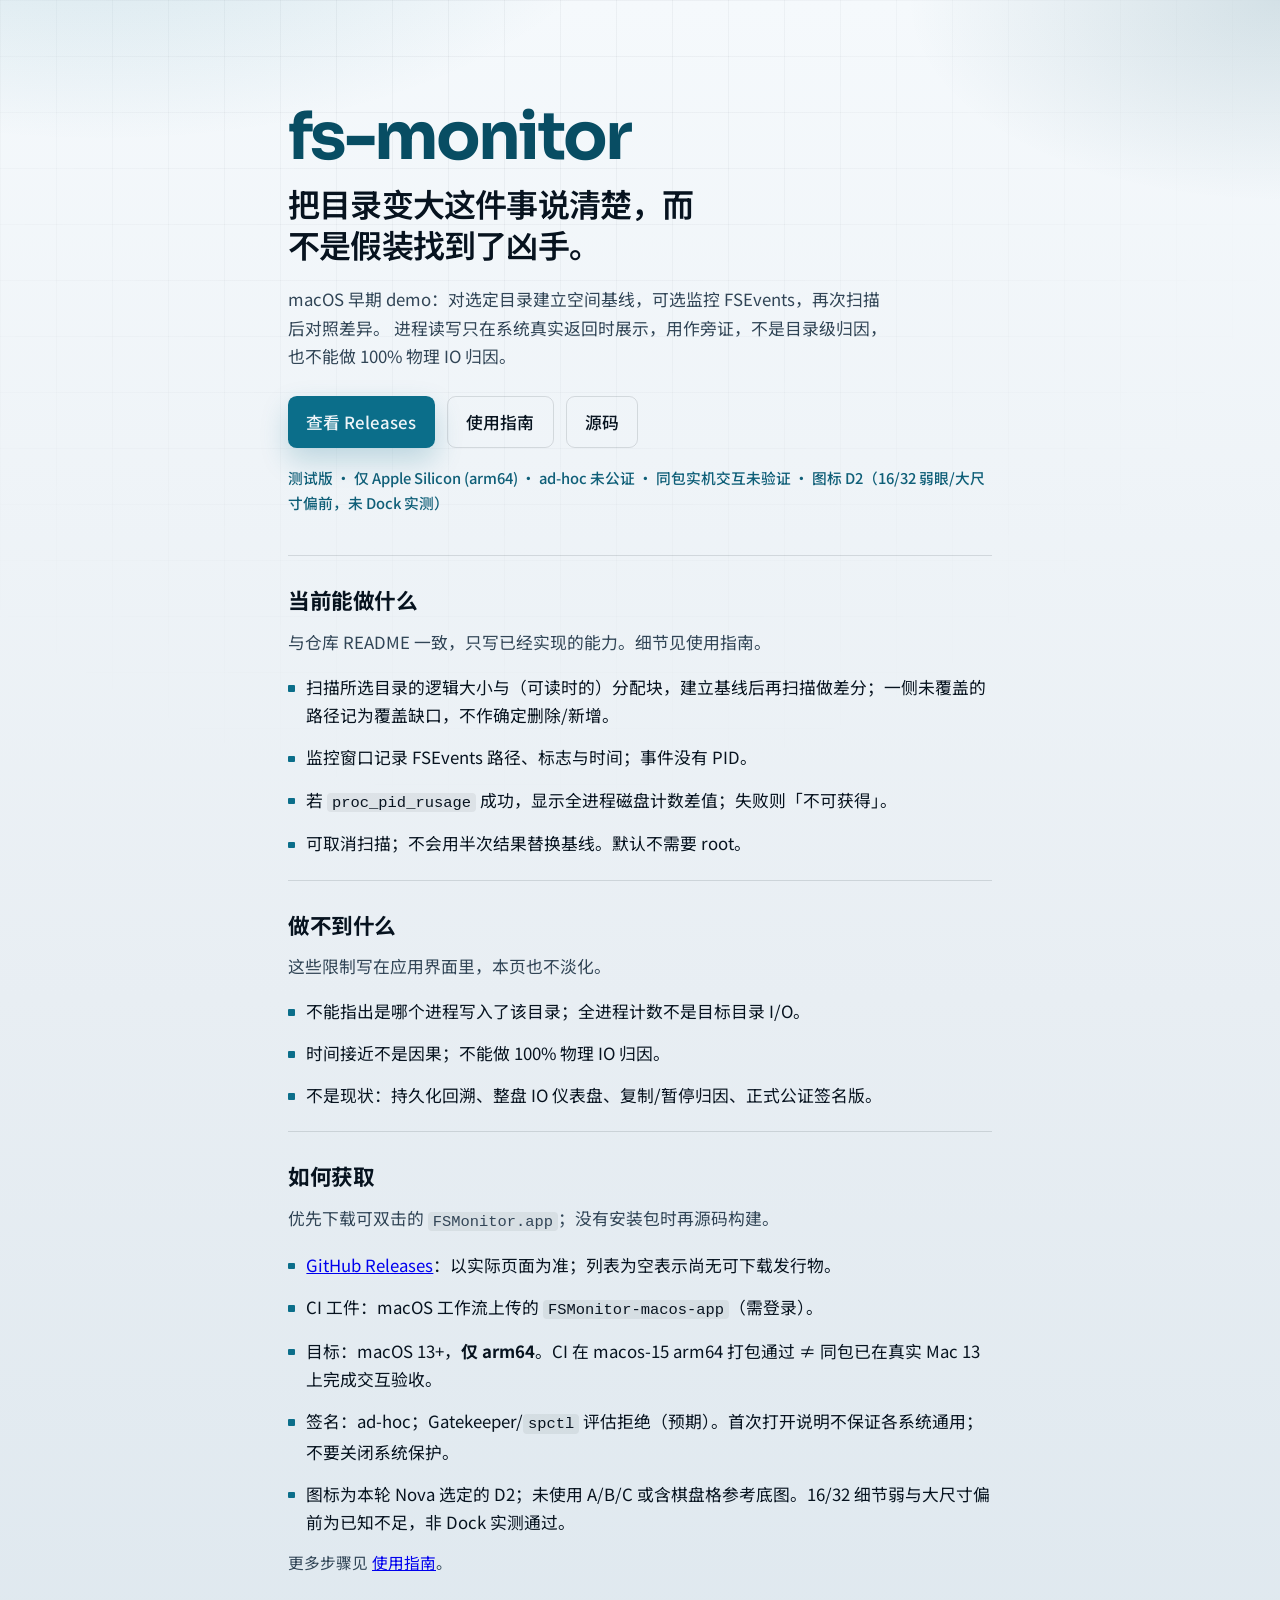
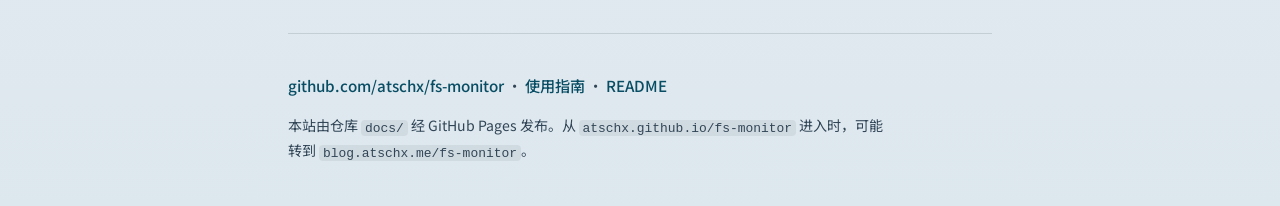
==== docs/index.html @ cc04dce2 "Distinguish scan coverage gaps from confident deletes in diffs. Unread, unlistable, or mount-skipped" ====
<!DOCTYPE html>
<html lang="zh-CN">
<head>
  <meta charset="utf-8">
  <meta name="viewport" content="width=device-width, initial-scale=1">
  <meta name="description" content="fs-monitor：macOS 目录增长说明工具。建立空间基线，记录 FSEvents，再扫描差分；不能做 100% 物理 IO 归因。">
  <title>fs-monitor · macOS 目录增长说明</title>
  <link rel="preconnect" href="https://fonts.googleapis.com">
  <link rel="preconnect" href="https://fonts.gstatic.com" crossorigin>
  <link href="https://fonts.googleapis.com/css2?family=Noto+Sans+SC:wght@400;500;700&family=Sora:wght@600;700&display=swap" rel="stylesheet">
  <link rel="stylesheet" href="style.css">
</head>
<body>
  <div class="atmosphere" aria-hidden="true"></div>

  <header class="hero">
    <p class="brand">fs-monitor</p>
    <h1>把目录变大这件事说清楚，而不是假装找到了凶手。</h1>
    <p class="lede">
      macOS 早期 demo：对选定目录建立空间基线，可选监控 FSEvents，再次扫描后对照差异。
      进程读写只在系统真实返回时展示，用作旁证，不是目录级归因，也不能做 100% 物理 IO 归因。
    </p>
    <div class="cta-row">
      <a class="cta primary" href="https://github.com/atschx/fs-monitor/releases">查看 Releases</a>
      <a class="cta secondary" href="guide.html">使用指南</a>
      <a class="cta secondary" href="https://github.com/atschx/fs-monitor">源码</a>
    </div>
    <p class="status-chip">测试版 · 仅 Apple Silicon (arm64) · ad-hoc 未公证 · 同包实机交互未验证 · 图标 D2（16/32 弱眼/大尺寸偏前，未 Dock 实测）</p>
  </header>

  <main>
    <section aria-labelledby="can-title">
      <h2 id="can-title">当前能做什么</h2>
      <p class="section-lede">与仓库 README 一致，只写已经实现的能力。细节见使用指南。</p>
      <ul class="plain-list">
        <li>扫描所选目录的逻辑大小与（可读时的）分配块，建立基线后再扫描做差分；一侧未覆盖的路径记为覆盖缺口，不作确定删除/新增。</li>
        <li>监控窗口记录 FSEvents 路径、标志与时间；事件没有 PID。</li>
        <li>若 <code>proc_pid_rusage</code> 成功，显示全进程磁盘计数差值；失败则「不可获得」。</li>
        <li>可取消扫描；不会用半次结果替换基线。默认不需要 root。</li>
      </ul>
    </section>

    <section aria-labelledby="cannot-title">
      <h2 id="cannot-title">做不到什么</h2>
      <p class="section-lede">这些限制写在应用界面里，本页也不淡化。</p>
      <ul class="plain-list">
        <li>不能指出是哪个进程写入了该目录；全进程计数不是目标目录 I/O。</li>
        <li>时间接近不是因果；不能做 100% 物理 IO 归因。</li>
        <li>不是现状：持久化回溯、整盘 IO 仪表盘、复制/暂停归因、正式公证签名版。</li>
      </ul>
    </section>

    <section aria-labelledby="get-title">
      <h2 id="get-title">如何获取</h2>
      <p class="section-lede">优先下载可双击的 <code>FSMonitor.app</code>；没有安装包时再源码构建。</p>
      <ul class="plain-list">
        <li><a href="https://github.com/atschx/fs-monitor/releases">GitHub Releases</a>：以实际页面为准；列表为空表示尚无可下载发行物。</li>
        <li>CI 工件：macOS 工作流上传的 <code>FSMonitor-macos-app</code>（需登录）。</li>
        <li>目标：macOS 13+，<strong>仅 arm64</strong>。CI 在 macos-15 arm64 打包通过 ≠ 同包已在真实 Mac 13 上完成交互验收。</li>
        <li>签名：ad-hoc；Gatekeeper/<code>spctl</code> 评估拒绝（预期）。首次打开说明不保证各系统通用；不要关闭系统保护。</li>
        <li>图标为本轮 Nova 选定的 D2；未使用 A/B/C 或含棋盘格参考底图。16/32 细节弱与大尺寸偏前为已知不足，非 Dock 实测通过。</li>
      </ul>
      <p class="note">更多步骤见 <a href="guide.html">使用指南</a>。</p>
    </section>
  </main>

  <footer>
    <p><a href="https://github.com/atschx/fs-monitor">github.com/atschx/fs-monitor</a> · <a href="guide.html">使用指南</a> · <a href="https://github.com/atschx/fs-monitor/blob/main/README.md">README</a></p>
    <p class="foot-note">本站由仓库 <code>docs/</code> 经 GitHub Pages 发布。从 <code>atschx.github.io/fs-monitor</code> 进入时，可能转到 <code>blog.atschx.me/fs-monitor</code>。</p>
  </footer>
</body>
</html>
---- docs/style.css ----
:root {
  --ink: #07131f;
  --ink-soft: #314556;
  --foam: #edf4f8;
  --sea: #0b6e8a;
  --sea-deep: #084d63;
  --signal: #0f5f78;
  --line: rgba(7, 19, 31, 0.12);
  --glow: rgba(11, 110, 138, 0.22);
  --shadow: rgba(7, 19, 31, 0.16);
  --max: 44rem;
  --font-display: "Sora", "Noto Sans SC", "PingFang SC", sans-serif;
  --font-body: "Noto Sans SC", "PingFang SC", "Hiragino Sans GB", sans-serif;
}

*,
*::before,
*::after {
  box-sizing: border-box;
}

html {
  scroll-behavior: smooth;
}

body {
  margin: 0;
  min-height: 100vh;
  color: var(--ink);
  font-family: var(--font-body);
  font-size: 1.05rem;
  line-height: 1.7;
  background:
    radial-gradient(1000px 520px at 8% -8%, rgba(11, 110, 138, 0.18), transparent 55%),
    radial-gradient(780px 420px at 100% 0%, rgba(7, 77, 99, 0.14), transparent 48%),
    linear-gradient(180deg, #f5f9fc 0%, #e8eef3 55%, #dde7ee 100%);
  overflow-x: hidden;
}

.atmosphere {
  position: fixed;
  inset: 0;
  pointer-events: none;
  background-image:
    linear-gradient(rgba(7, 19, 31, 0.04) 1px, transparent 1px),
    linear-gradient(90deg, rgba(7, 19, 31, 0.04) 1px, transparent 1px);
  background-size: 56px 56px;
  mask-image: radial-gradient(circle at 40% 0%, #000 15%, transparent 70%);
  animation: drift 20s ease-in-out infinite alternate;
  z-index: 0;
}

@keyframes drift {
  from { transform: translate3d(0, 0, 0); }
  to { transform: translate3d(-10px, 8px, 0); }
}

.hero,
main,
footer {
  position: relative;
  z-index: 1;
  width: min(100% - 2rem, var(--max));
  margin-inline: auto;
}

.hero {
  padding: clamp(3.5rem, 12vw, 6.5rem) 0 2.5rem;
  animation: rise 0.75s ease-out both;
}

@keyframes rise {
  from {
    opacity: 0;
    transform: translateY(16px);
  }
  to {
    opacity: 1;
    transform: translateY(0);
  }
}

.brand {
  margin: 0 0 1rem;
  font-family: var(--font-display);
  font-size: clamp(2.5rem, 8vw, 4.1rem);
  font-weight: 700;
  letter-spacing: -0.04em;
  line-height: 1;
  color: var(--sea-deep);
}

.hero h1 {
  margin: 0 0 1.1rem;
  max-width: 18ch;
  font-family: var(--font-display);
  font-size: clamp(1.45rem, 4.4vw, 2rem);
  font-weight: 600;
  letter-spacing: -0.025em;
  line-height: 1.28;
  color: var(--ink);
}

.lede {
  margin: 0 0 1.6rem;
  max-width: 38rem;
  color: var(--ink-soft);
  font-size: 1.05rem;
}

.cta-row {
  display: flex;
  flex-wrap: wrap;
  gap: 0.75rem;
  margin-bottom: 1.1rem;
}

.cta {
  display: inline-flex;
  align-items: center;
  justify-content: center;
  min-height: 2.75rem;
  padding: 0.65rem 1.15rem;
  border-radius: 0.55rem;
  text-decoration: none;
  font-weight: 500;
  transition: transform 0.2s ease, background-color 0.2s ease, color 0.2s ease, box-shadow 0.2s ease;
}

.cta.primary {
  background: var(--sea);
  color: var(--foam);
  box-shadow: 0 12px 28px var(--glow);
}

.cta.primary:hover,
.cta.primary:focus-visible {
  background: var(--sea-deep);
  transform: translateY(-1px);
}

.cta.secondary {
  background: transparent;
  color: var(--ink);
  border: 1px solid var(--line);
}

.cta.secondary:hover,
.cta.secondary:focus-visible {
  border-color: var(--sea);
  color: var(--sea-deep);
}

.status-chip {
  margin: 0;
  color: var(--signal);
  font-size: 0.92rem;
  font-weight: 500;
}

main {
  padding-bottom: 3rem;
}

section {
  padding: 1.75rem 0 0.5rem;
  border-top: 1px solid var(--line);
  animation: rise 0.85s ease-out both;
  animation-delay: 0.1s;
}

section + section {
  animation-delay: 0.18s;
}

h2 {
  margin: 0 0 0.45rem;
  font-family: var(--font-display);
  font-size: 1.35rem;
  font-weight: 700;
  letter-spacing: -0.02em;
}

h3 {
  margin: 1.1rem 0 0.4rem;
  font-family: var(--font-display);
  font-size: 1.1rem;
  font-weight: 700;
}

ol.plain-list {
  margin: 0 0 1rem;
  padding-left: 1.25rem;
}

ol.plain-list li {
  margin: 0 0 0.55rem;
}

.section-lede {
  margin: 0 0 1rem;
  color: var(--ink-soft);
}

.plain-list {
  margin: 0;
  padding: 0;
  list-style: none;
}

.plain-list li {
  position: relative;
  margin: 0 0 0.85rem;
  padding-left: 1.15rem;
}

.plain-list li::before {
  content: "";
  position: absolute;
  left: 0;
  top: 0.72em;
  width: 0.42rem;
  height: 0.42rem;
  border-radius: 1px;
  background: var(--sea);
}

.spec-grid {
  display: grid;
  gap: 1rem 1.5rem;
  margin: 0;
}

@media (min-width: 720px) {
  .spec-grid {
    grid-template-columns: 1fr 1fr;
  }
}

.spec-grid > div {
  padding: 0;
  border: 0;
  background: transparent;
}

.spec-grid dt {
  margin: 0 0 0.2rem;
  font-family: var(--font-display);
  font-weight: 700;
  color: var(--sea-deep);
}

.spec-grid dd {
  margin: 0;
  color: var(--ink-soft);
}

pre {
  margin: 0 0 1rem;
  padding: 1rem 1.1rem;
  overflow-x: auto;
  border-radius: 0.75rem;
  background: #0a2430;
  color: #e7f3f8;
  box-shadow: 0 16px 36px var(--shadow);
  font-size: 0.92rem;
  line-height: 1.55;
}

code {
  font-family: ui-monospace, "SF Mono", Menlo, Consolas, monospace;
  font-size: 0.92em;
}

p code,
li code,
dd code,
.foot-note code {
  padding: 0.05em 0.3em;
  border-radius: 0.25rem;
  background: rgba(7, 19, 31, 0.06);
}

.note {
  margin: 0;
  color: var(--ink-soft);
  font-size: 0.98rem;
}

footer {
  padding: 1.5rem 0 3rem;
  border-top: 1px solid var(--line);
  color: var(--ink-soft);
  font-size: 0.95rem;
}

footer a {
  color: var(--sea-deep);
  font-weight: 500;
  text-decoration: none;
}

footer a:hover,
footer a:focus-visible {
  text-decoration: underline;
}

.foot-note {
  margin: 0.55rem 0 0;
  max-width: 38rem;
  font-size: 0.88rem;
}

@media (max-width: 640px) {
  body {
    font-size: 1rem;
  }

  .hero h1 {
    max-width: none;
  }

  .cta {
    width: 100%;
  }
}

@media (prefers-reduced-motion: reduce) {
  html {
    scroll-behavior: auto;
  }

  .atmosphere,
  .hero,
  section {
    animation: none;
  }

  .cta {
    transition: none;
  }
}
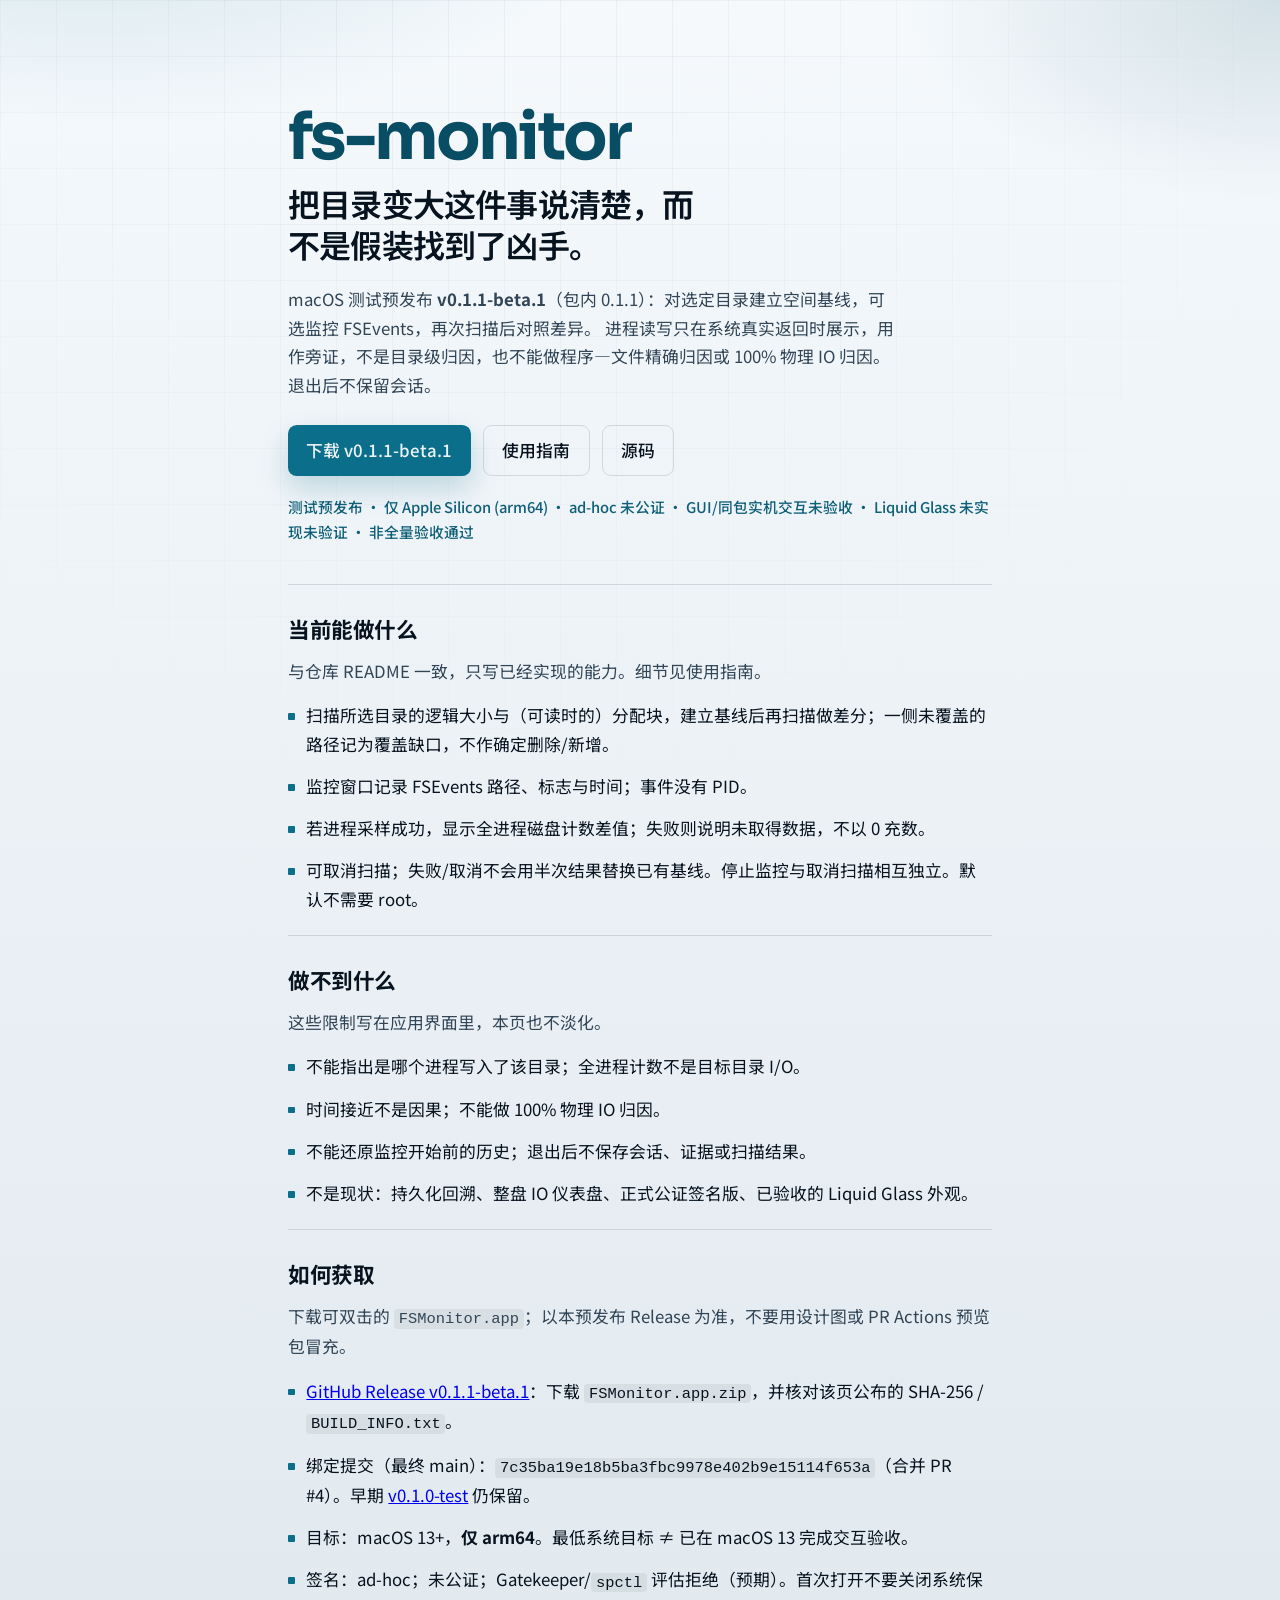
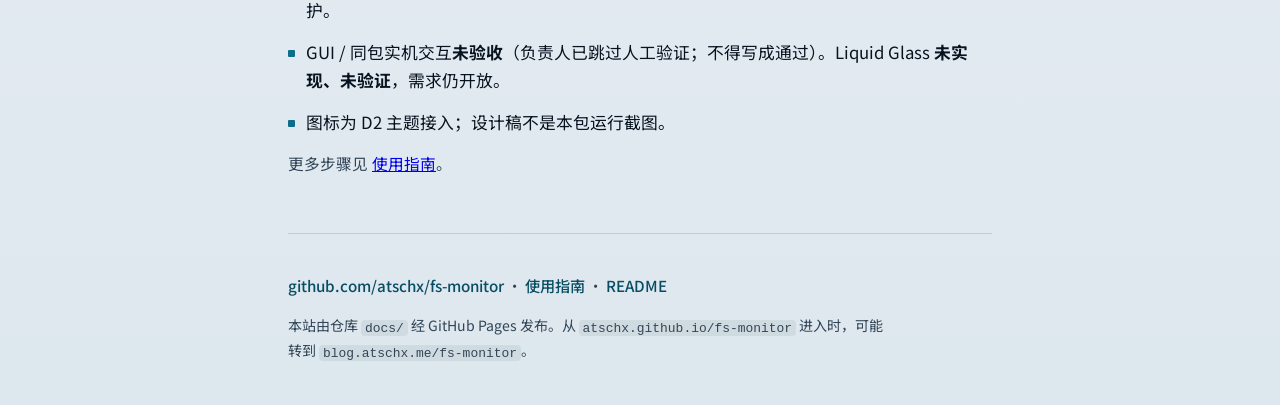
==== commit 4113f9bb: "Document v0.1.1-beta.1 public download bounds on main tip. Point README and Pages to the authorized " ====
--- a/docs/index.html
+++ b/docs/index.html
@@ -3,7 +3,7 @@
 <head>
   <meta charset="utf-8">
   <meta name="viewport" content="width=device-width, initial-scale=1">
-  <meta name="description" content="fs-monitor：macOS 目录增长说明工具。建立空间基线，记录 FSEvents，再扫描差分；不能做 100% 物理 IO 归因。">
+  <meta name="description" content="fs-monitor：macOS 目录增长说明工具测试预发布。建立空间基线，记录 FSEvents，再扫描差分；不能做精确归因。">
   <title>fs-monitor · macOS 目录增长说明</title>
   <link rel="preconnect" href="https://fonts.googleapis.com">
   <link rel="preconnect" href="https://fonts.gstatic.com" crossorigin>
@@ -17,15 +17,16 @@
     <p class="brand">fs-monitor</p>
     <h1>把目录变大这件事说清楚，而不是假装找到了凶手。</h1>
     <p class="lede">
-      macOS 早期 demo：对选定目录建立空间基线，可选监控 FSEvents，再次扫描后对照差异。
-      进程读写只在系统真实返回时展示，用作旁证，不是目录级归因，也不能做 100% 物理 IO 归因。
+      macOS 测试预发布 <strong>v0.1.1-beta.1</strong>（包内 0.1.1）：对选定目录建立空间基线，可选监控 FSEvents，再次扫描后对照差异。
+      进程读写只在系统真实返回时展示，用作旁证，不是目录级归因，也不能做程序—文件精确归因或 100% 物理 IO 归因。
+      退出后不保留会话。
     </p>
     <div class="cta-row">
-      <a class="cta primary" href="https://github.com/atschx/fs-monitor/releases">查看 Releases</a>
+      <a class="cta primary" href="https://github.com/atschx/fs-monitor/releases/tag/v0.1.1-beta.1">下载 v0.1.1-beta.1</a>
       <a class="cta secondary" href="guide.html">使用指南</a>
       <a class="cta secondary" href="https://github.com/atschx/fs-monitor">源码</a>
     </div>
-    <p class="status-chip">测试版 · 仅 Apple Silicon (arm64) · ad-hoc 未公证 · 同包实机交互未验证 · 图标 D2（16/32 弱眼/大尺寸偏前，未 Dock 实测）</p>
+    <p class="status-chip">测试预发布 · 仅 Apple Silicon (arm64) · ad-hoc 未公证 · GUI/同包实机交互未验收 · Liquid Glass 未实现未验证 · 非全量验收通过</p>
   </header>
 
   <main>
@@ -35,8 +36,8 @@
       <ul class="plain-list">
         <li>扫描所选目录的逻辑大小与（可读时的）分配块，建立基线后再扫描做差分；一侧未覆盖的路径记为覆盖缺口，不作确定删除/新增。</li>
         <li>监控窗口记录 FSEvents 路径、标志与时间；事件没有 PID。</li>
-        <li>若 <code>proc_pid_rusage</code> 成功，显示全进程磁盘计数差值；失败则「不可获得」。</li>
-        <li>可取消扫描；不会用半次结果替换基线。默认不需要 root。</li>
+        <li>若进程采样成功，显示全进程磁盘计数差值；失败则说明未取得数据，不以 0 充数。</li>
+        <li>可取消扫描；失败/取消不会用半次结果替换已有基线。停止监控与取消扫描相互独立。默认不需要 root。</li>
       </ul>
     </section>
 
@@ -46,19 +47,21 @@
       <ul class="plain-list">
         <li>不能指出是哪个进程写入了该目录；全进程计数不是目标目录 I/O。</li>
         <li>时间接近不是因果；不能做 100% 物理 IO 归因。</li>
-        <li>不是现状：持久化回溯、整盘 IO 仪表盘、复制/暂停归因、正式公证签名版。</li>
+        <li>不能还原监控开始前的历史；退出后不保存会话、证据或扫描结果。</li>
+        <li>不是现状：持久化回溯、整盘 IO 仪表盘、正式公证签名版、已验收的 Liquid Glass 外观。</li>
       </ul>
     </section>
 
     <section aria-labelledby="get-title">
       <h2 id="get-title">如何获取</h2>
-      <p class="section-lede">优先下载可双击的 <code>FSMonitor.app</code>；没有安装包时再源码构建。</p>
+      <p class="section-lede">下载可双击的 <code>FSMonitor.app</code>；以本预发布 Release 为准，不要用设计图或 PR Actions 预览包冒充。</p>
       <ul class="plain-list">
-        <li><a href="https://github.com/atschx/fs-monitor/releases">GitHub Releases</a>：以实际页面为准；列表为空表示尚无可下载发行物。</li>
-        <li>CI 工件：macOS 工作流上传的 <code>FSMonitor-macos-app</code>（需登录）。</li>
-        <li>目标：macOS 13+，<strong>仅 arm64</strong>。CI 在 macos-15 arm64 打包通过 ≠ 同包已在真实 Mac 13 上完成交互验收。</li>
-        <li>签名：ad-hoc；Gatekeeper/<code>spctl</code> 评估拒绝（预期）。首次打开说明不保证各系统通用；不要关闭系统保护。</li>
-        <li>图标为本轮 Nova 选定的 D2；未使用 A/B/C 或含棋盘格参考底图。16/32 细节弱与大尺寸偏前为已知不足，非 Dock 实测通过。</li>
+        <li><a href="https://github.com/atschx/fs-monitor/releases/tag/v0.1.1-beta.1">GitHub Release v0.1.1-beta.1</a>：下载 <code>FSMonitor.app.zip</code>，并核对该页公布的 SHA-256 / <code>BUILD_INFO.txt</code>。</li>
+        <li>绑定提交（最终 main）：<code>7c35ba19e18b5ba3fbc9978e402b9e15114f653a</code>（合并 PR #4）。早期 <a href="https://github.com/atschx/fs-monitor/releases/tag/v0.1.0-test">v0.1.0-test</a> 仍保留。</li>
+        <li>目标：macOS 13+，<strong>仅 arm64</strong>。最低系统目标 ≠ 已在 macOS 13 完成交互验收。</li>
+        <li>签名：ad-hoc；未公证；Gatekeeper/<code>spctl</code> 评估拒绝（预期）。首次打开不要关闭系统保护。</li>
+        <li>GUI / 同包实机交互<strong>未验收</strong>（负责人已跳过人工验证；不得写成通过）。Liquid Glass <strong>未实现、未验证</strong>，需求仍开放。</li>
+        <li>图标为 D2 主题接入；设计稿不是本包运行截图。</li>
       </ul>
       <p class="note">更多步骤见 <a href="guide.html">使用指南</a>。</p>
     </section>
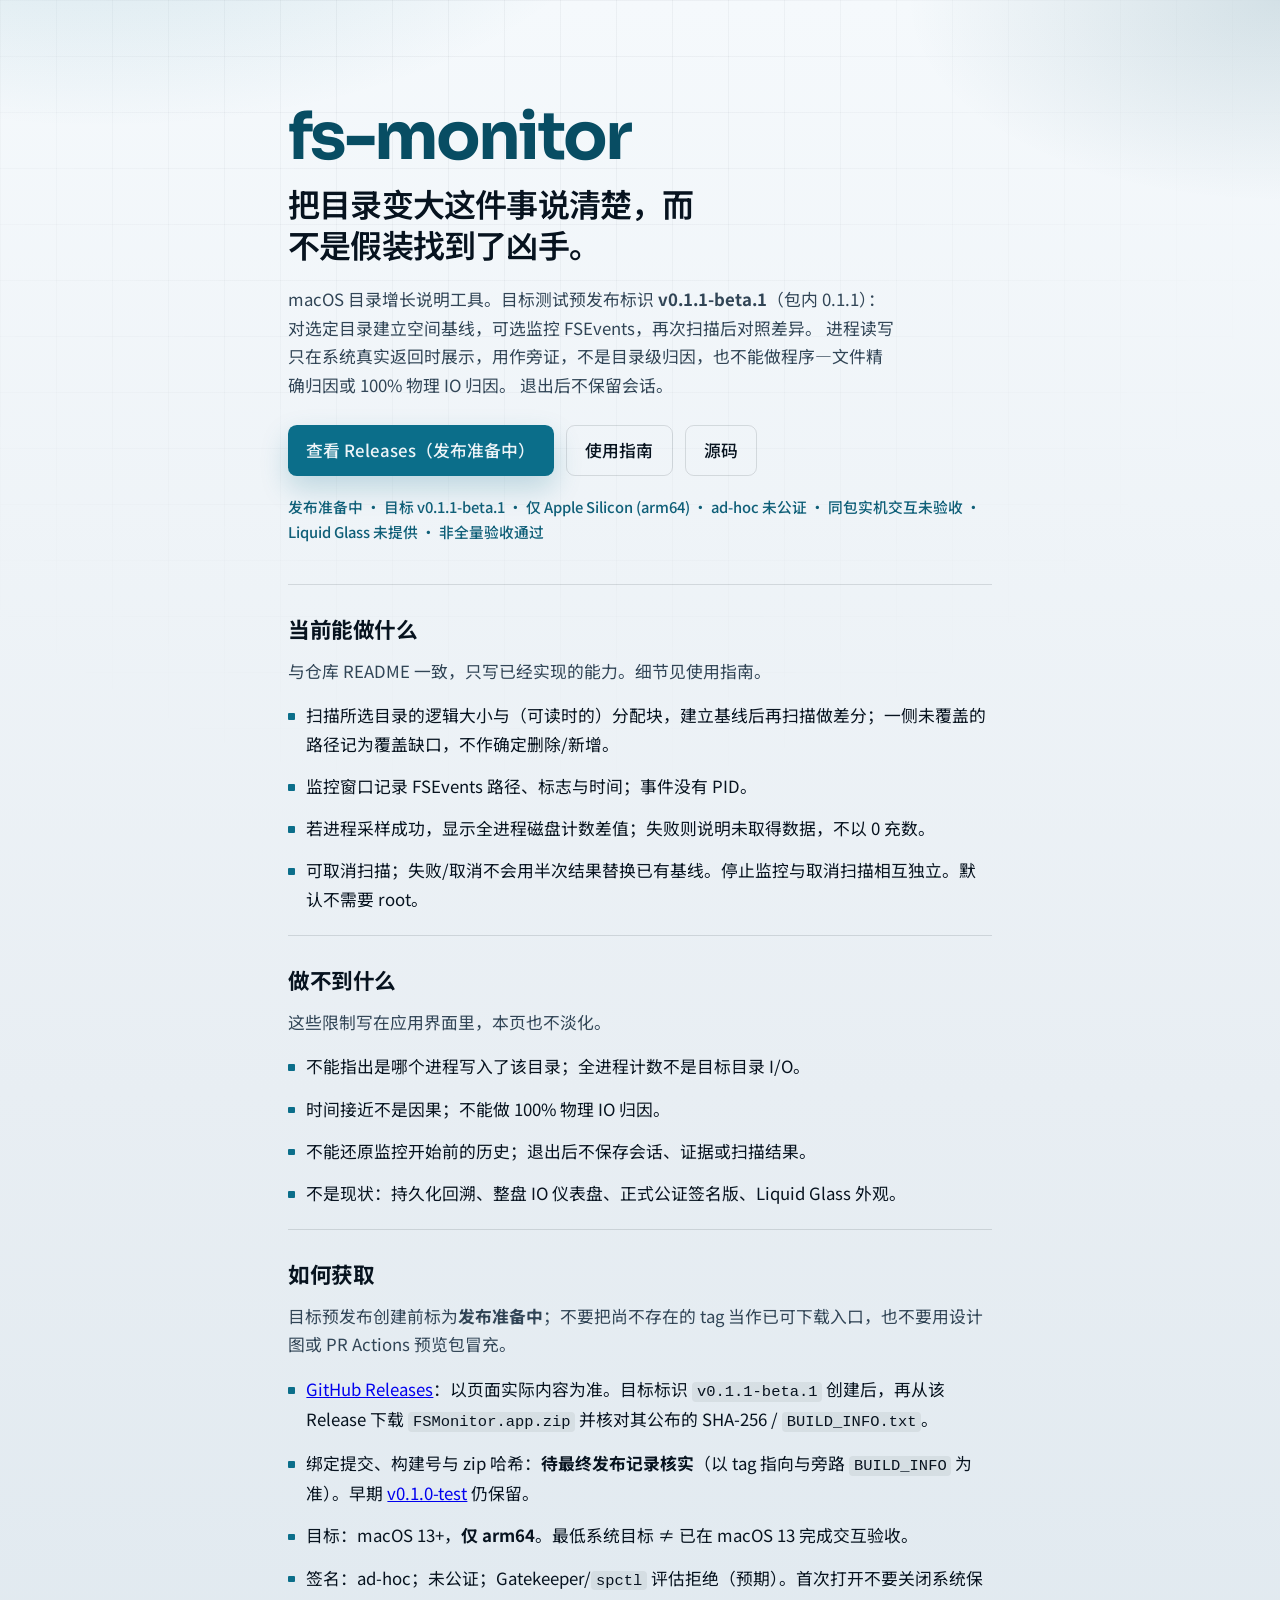
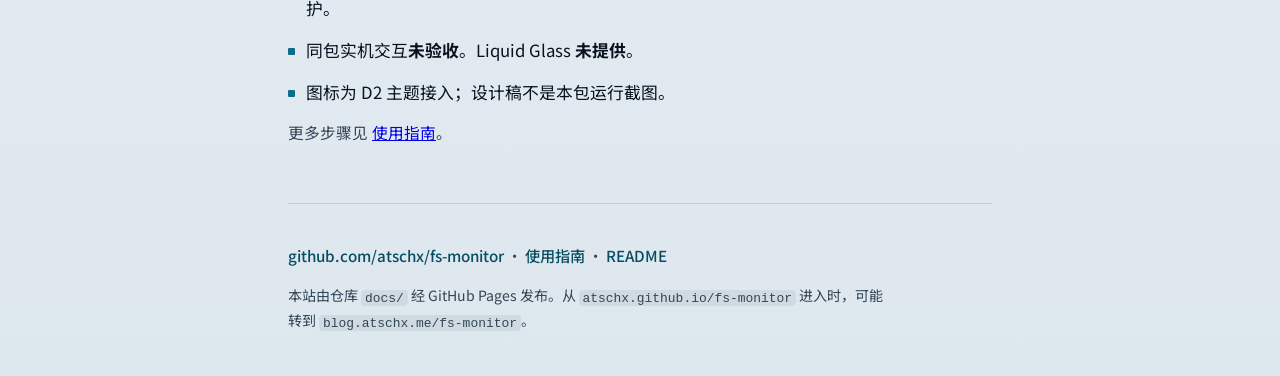
==== commit 594e95b8: "Correct public copy: prep status, no private process, pending bind SHA. Mark v0.1.1-beta.1 as 发布准备中 " ====
--- a/docs/index.html
+++ b/docs/index.html
@@ -3,7 +3,7 @@
 <head>
   <meta charset="utf-8">
   <meta name="viewport" content="width=device-width, initial-scale=1">
-  <meta name="description" content="fs-monitor：macOS 目录增长说明工具测试预发布。建立空间基线，记录 FSEvents，再扫描差分；不能做精确归因。">
+  <meta name="description" content="fs-monitor：macOS 目录增长说明工具。建立空间基线，记录 FSEvents，再扫描差分；不能做精确归因。">
   <title>fs-monitor · macOS 目录增长说明</title>
   <link rel="preconnect" href="https://fonts.googleapis.com">
   <link rel="preconnect" href="https://fonts.gstatic.com" crossorigin>
@@ -17,16 +17,16 @@
     <p class="brand">fs-monitor</p>
     <h1>把目录变大这件事说清楚，而不是假装找到了凶手。</h1>
     <p class="lede">
-      macOS 测试预发布 <strong>v0.1.1-beta.1</strong>（包内 0.1.1）：对选定目录建立空间基线，可选监控 FSEvents，再次扫描后对照差异。
+      macOS 目录增长说明工具。目标测试预发布标识 <strong>v0.1.1-beta.1</strong>（包内 0.1.1）：对选定目录建立空间基线，可选监控 FSEvents，再次扫描后对照差异。
       进程读写只在系统真实返回时展示，用作旁证，不是目录级归因，也不能做程序—文件精确归因或 100% 物理 IO 归因。
       退出后不保留会话。
     </p>
     <div class="cta-row">
-      <a class="cta primary" href="https://github.com/atschx/fs-monitor/releases/tag/v0.1.1-beta.1">下载 v0.1.1-beta.1</a>
+      <a class="cta primary" href="https://github.com/atschx/fs-monitor/releases">查看 Releases（发布准备中）</a>
       <a class="cta secondary" href="guide.html">使用指南</a>
       <a class="cta secondary" href="https://github.com/atschx/fs-monitor">源码</a>
     </div>
-    <p class="status-chip">测试预发布 · 仅 Apple Silicon (arm64) · ad-hoc 未公证 · GUI/同包实机交互未验收 · Liquid Glass 未实现未验证 · 非全量验收通过</p>
+    <p class="status-chip">发布准备中 · 目标 v0.1.1-beta.1 · 仅 Apple Silicon (arm64) · ad-hoc 未公证 · 同包实机交互未验收 · Liquid Glass 未提供 · 非全量验收通过</p>
   </header>
 
   <main>
@@ -48,19 +48,19 @@
         <li>不能指出是哪个进程写入了该目录；全进程计数不是目标目录 I/O。</li>
         <li>时间接近不是因果；不能做 100% 物理 IO 归因。</li>
         <li>不能还原监控开始前的历史；退出后不保存会话、证据或扫描结果。</li>
-        <li>不是现状：持久化回溯、整盘 IO 仪表盘、正式公证签名版、已验收的 Liquid Glass 外观。</li>
+        <li>不是现状：持久化回溯、整盘 IO 仪表盘、正式公证签名版、Liquid Glass 外观。</li>
       </ul>
     </section>
 
     <section aria-labelledby="get-title">
       <h2 id="get-title">如何获取</h2>
-      <p class="section-lede">下载可双击的 <code>FSMonitor.app</code>；以本预发布 Release 为准，不要用设计图或 PR Actions 预览包冒充。</p>
+      <p class="section-lede">目标预发布创建前标为<strong>发布准备中</strong>；不要把尚不存在的 tag 当作已可下载入口，也不要用设计图或 PR Actions 预览包冒充。</p>
       <ul class="plain-list">
-        <li><a href="https://github.com/atschx/fs-monitor/releases/tag/v0.1.1-beta.1">GitHub Release v0.1.1-beta.1</a>：下载 <code>FSMonitor.app.zip</code>，并核对该页公布的 SHA-256 / <code>BUILD_INFO.txt</code>。</li>
-        <li>绑定提交（最终 main）：<code>7c35ba19e18b5ba3fbc9978e402b9e15114f653a</code>（合并 PR #4）。早期 <a href="https://github.com/atschx/fs-monitor/releases/tag/v0.1.0-test">v0.1.0-test</a> 仍保留。</li>
+        <li><a href="https://github.com/atschx/fs-monitor/releases">GitHub Releases</a>：以页面实际内容为准。目标标识 <code>v0.1.1-beta.1</code> 创建后，再从该 Release 下载 <code>FSMonitor.app.zip</code> 并核对其公布的 SHA-256 / <code>BUILD_INFO.txt</code>。</li>
+        <li>绑定提交、构建号与 zip 哈希：<strong>待最终发布记录核实</strong>（以 tag 指向与旁路 <code>BUILD_INFO</code> 为准）。早期 <a href="https://github.com/atschx/fs-monitor/releases/tag/v0.1.0-test">v0.1.0-test</a> 仍保留。</li>
         <li>目标：macOS 13+，<strong>仅 arm64</strong>。最低系统目标 ≠ 已在 macOS 13 完成交互验收。</li>
         <li>签名：ad-hoc；未公证；Gatekeeper/<code>spctl</code> 评估拒绝（预期）。首次打开不要关闭系统保护。</li>
-        <li>GUI / 同包实机交互<strong>未验收</strong>（负责人已跳过人工验证；不得写成通过）。Liquid Glass <strong>未实现、未验证</strong>，需求仍开放。</li>
+        <li>同包实机交互<strong>未验收</strong>。Liquid Glass <strong>未提供</strong>。</li>
         <li>图标为 D2 主题接入；设计稿不是本包运行截图。</li>
       </ul>
       <p class="note">更多步骤见 <a href="guide.html">使用指南</a>。</p>
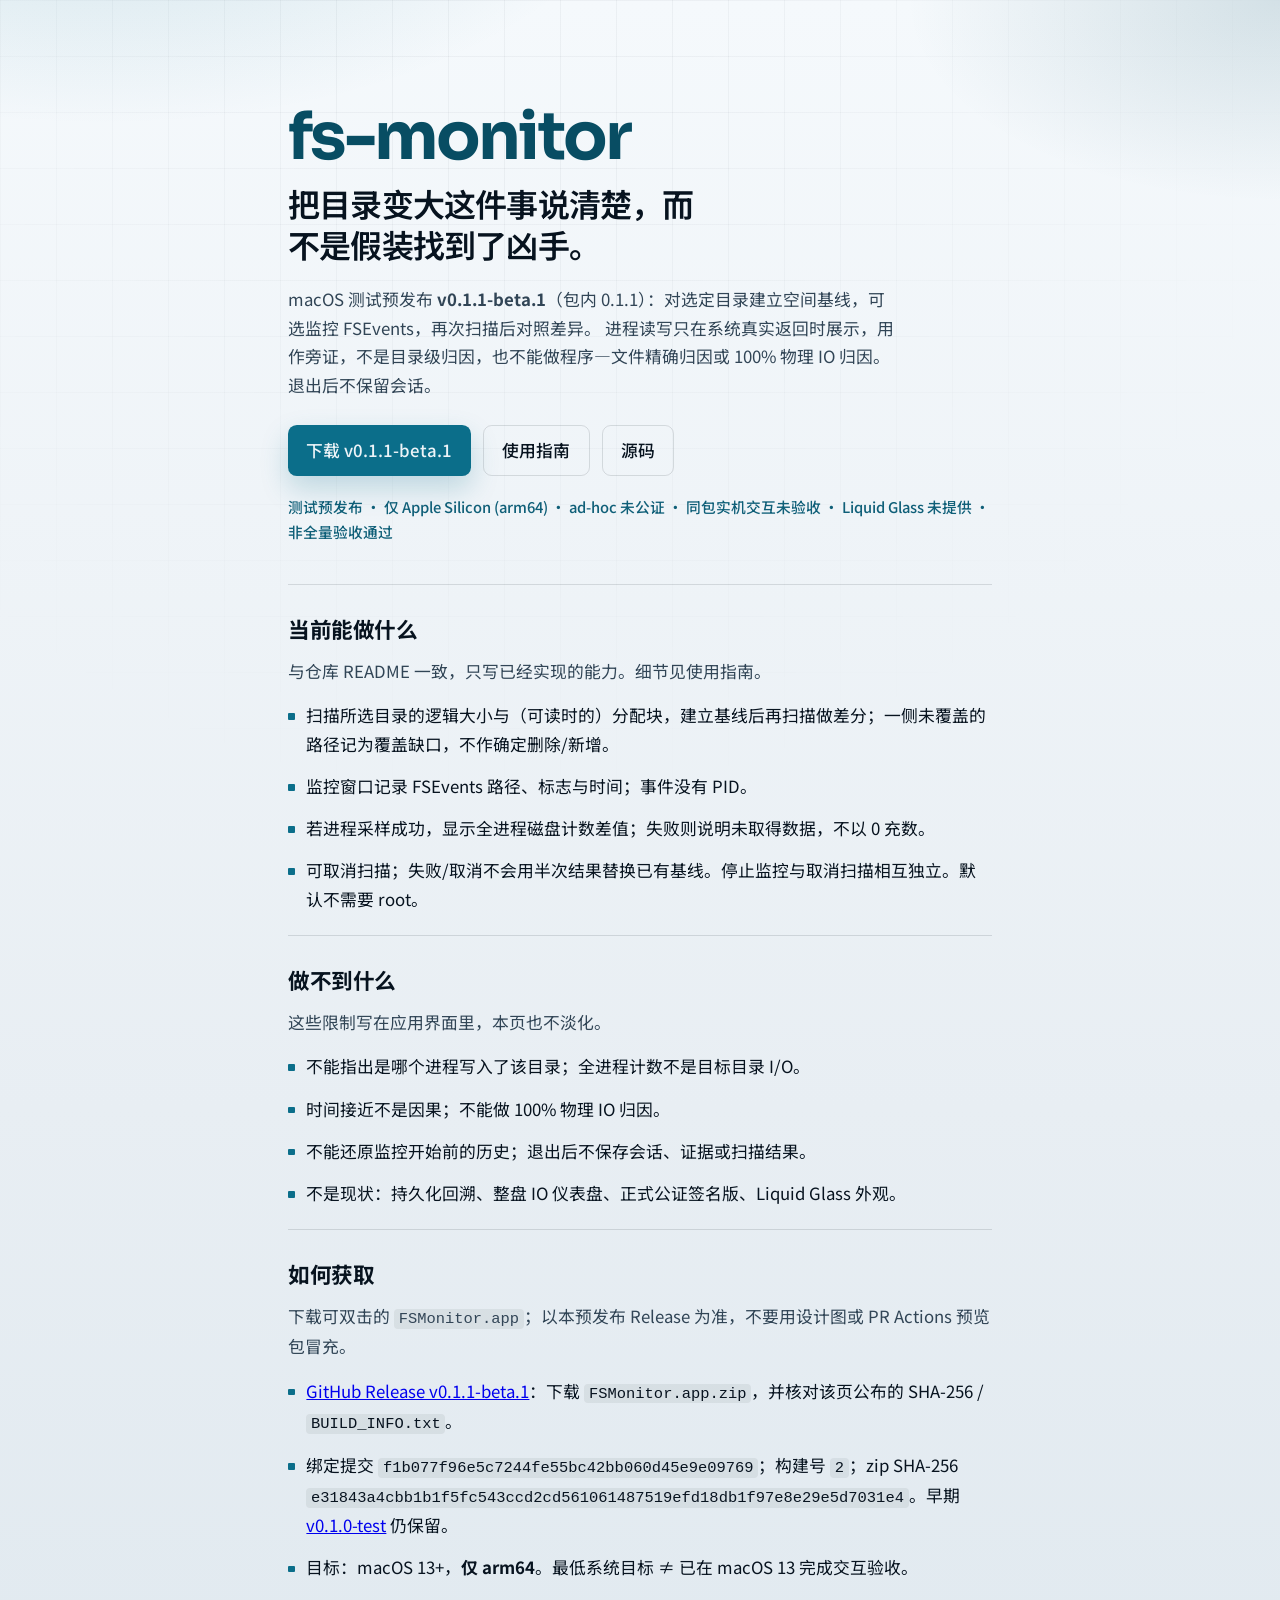
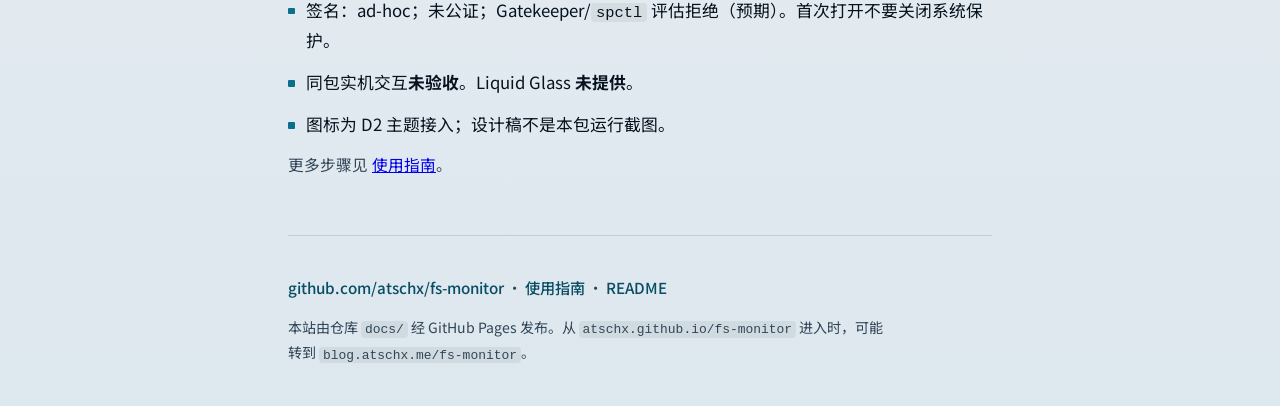
==== commit 9a50a59f: "Fill public copy with verified v0.1.1-beta.1 Release facts. Point download CTA at the published tag " ====
--- a/docs/index.html
+++ b/docs/index.html
@@ -3,7 +3,7 @@
 <head>
   <meta charset="utf-8">
   <meta name="viewport" content="width=device-width, initial-scale=1">
-  <meta name="description" content="fs-monitor：macOS 目录增长说明工具。建立空间基线，记录 FSEvents，再扫描差分；不能做精确归因。">
+  <meta name="description" content="fs-monitor：macOS 目录增长说明工具测试预发布。建立空间基线，记录 FSEvents，再扫描差分；不能做精确归因。">
   <title>fs-monitor · macOS 目录增长说明</title>
   <link rel="preconnect" href="https://fonts.googleapis.com">
   <link rel="preconnect" href="https://fonts.gstatic.com" crossorigin>
@@ -17,16 +17,16 @@
     <p class="brand">fs-monitor</p>
     <h1>把目录变大这件事说清楚，而不是假装找到了凶手。</h1>
     <p class="lede">
-      macOS 目录增长说明工具。目标测试预发布标识 <strong>v0.1.1-beta.1</strong>（包内 0.1.1）：对选定目录建立空间基线，可选监控 FSEvents，再次扫描后对照差异。
+      macOS 测试预发布 <strong>v0.1.1-beta.1</strong>（包内 0.1.1）：对选定目录建立空间基线，可选监控 FSEvents，再次扫描后对照差异。
       进程读写只在系统真实返回时展示，用作旁证，不是目录级归因，也不能做程序—文件精确归因或 100% 物理 IO 归因。
       退出后不保留会话。
     </p>
     <div class="cta-row">
-      <a class="cta primary" href="https://github.com/atschx/fs-monitor/releases">查看 Releases（发布准备中）</a>
+      <a class="cta primary" href="https://github.com/atschx/fs-monitor/releases/tag/v0.1.1-beta.1">下载 v0.1.1-beta.1</a>
       <a class="cta secondary" href="guide.html">使用指南</a>
       <a class="cta secondary" href="https://github.com/atschx/fs-monitor">源码</a>
     </div>
-    <p class="status-chip">发布准备中 · 目标 v0.1.1-beta.1 · 仅 Apple Silicon (arm64) · ad-hoc 未公证 · 同包实机交互未验收 · Liquid Glass 未提供 · 非全量验收通过</p>
+    <p class="status-chip">测试预发布 · 仅 Apple Silicon (arm64) · ad-hoc 未公证 · 同包实机交互未验收 · Liquid Glass 未提供 · 非全量验收通过</p>
   </header>
 
   <main>
@@ -54,10 +54,10 @@
 
     <section aria-labelledby="get-title">
       <h2 id="get-title">如何获取</h2>
-      <p class="section-lede">目标预发布创建前标为<strong>发布准备中</strong>；不要把尚不存在的 tag 当作已可下载入口，也不要用设计图或 PR Actions 预览包冒充。</p>
+      <p class="section-lede">下载可双击的 <code>FSMonitor.app</code>；以本预发布 Release 为准，不要用设计图或 PR Actions 预览包冒充。</p>
       <ul class="plain-list">
-        <li><a href="https://github.com/atschx/fs-monitor/releases">GitHub Releases</a>：以页面实际内容为准。目标标识 <code>v0.1.1-beta.1</code> 创建后，再从该 Release 下载 <code>FSMonitor.app.zip</code> 并核对其公布的 SHA-256 / <code>BUILD_INFO.txt</code>。</li>
-        <li>绑定提交、构建号与 zip 哈希：<strong>待最终发布记录核实</strong>（以 tag 指向与旁路 <code>BUILD_INFO</code> 为准）。早期 <a href="https://github.com/atschx/fs-monitor/releases/tag/v0.1.0-test">v0.1.0-test</a> 仍保留。</li>
+        <li><a href="https://github.com/atschx/fs-monitor/releases/tag/v0.1.1-beta.1">GitHub Release v0.1.1-beta.1</a>：下载 <code>FSMonitor.app.zip</code>，并核对该页公布的 SHA-256 / <code>BUILD_INFO.txt</code>。</li>
+        <li>绑定提交 <code>f1b077f96e5c7244fe55bc42bb060d45e9e09769</code>；构建号 <code>2</code>；zip SHA-256 <code>e31843a4cbb1b1f5fc543ccd2cd561061487519efd18db1f97e8e29e5d7031e4</code>。早期 <a href="https://github.com/atschx/fs-monitor/releases/tag/v0.1.0-test">v0.1.0-test</a> 仍保留。</li>
         <li>目标：macOS 13+，<strong>仅 arm64</strong>。最低系统目标 ≠ 已在 macOS 13 完成交互验收。</li>
         <li>签名：ad-hoc；未公证；Gatekeeper/<code>spctl</code> 评估拒绝（预期）。首次打开不要关闭系统保护。</li>
         <li>同包实机交互<strong>未验收</strong>。Liquid Glass <strong>未提供</strong>。</li>
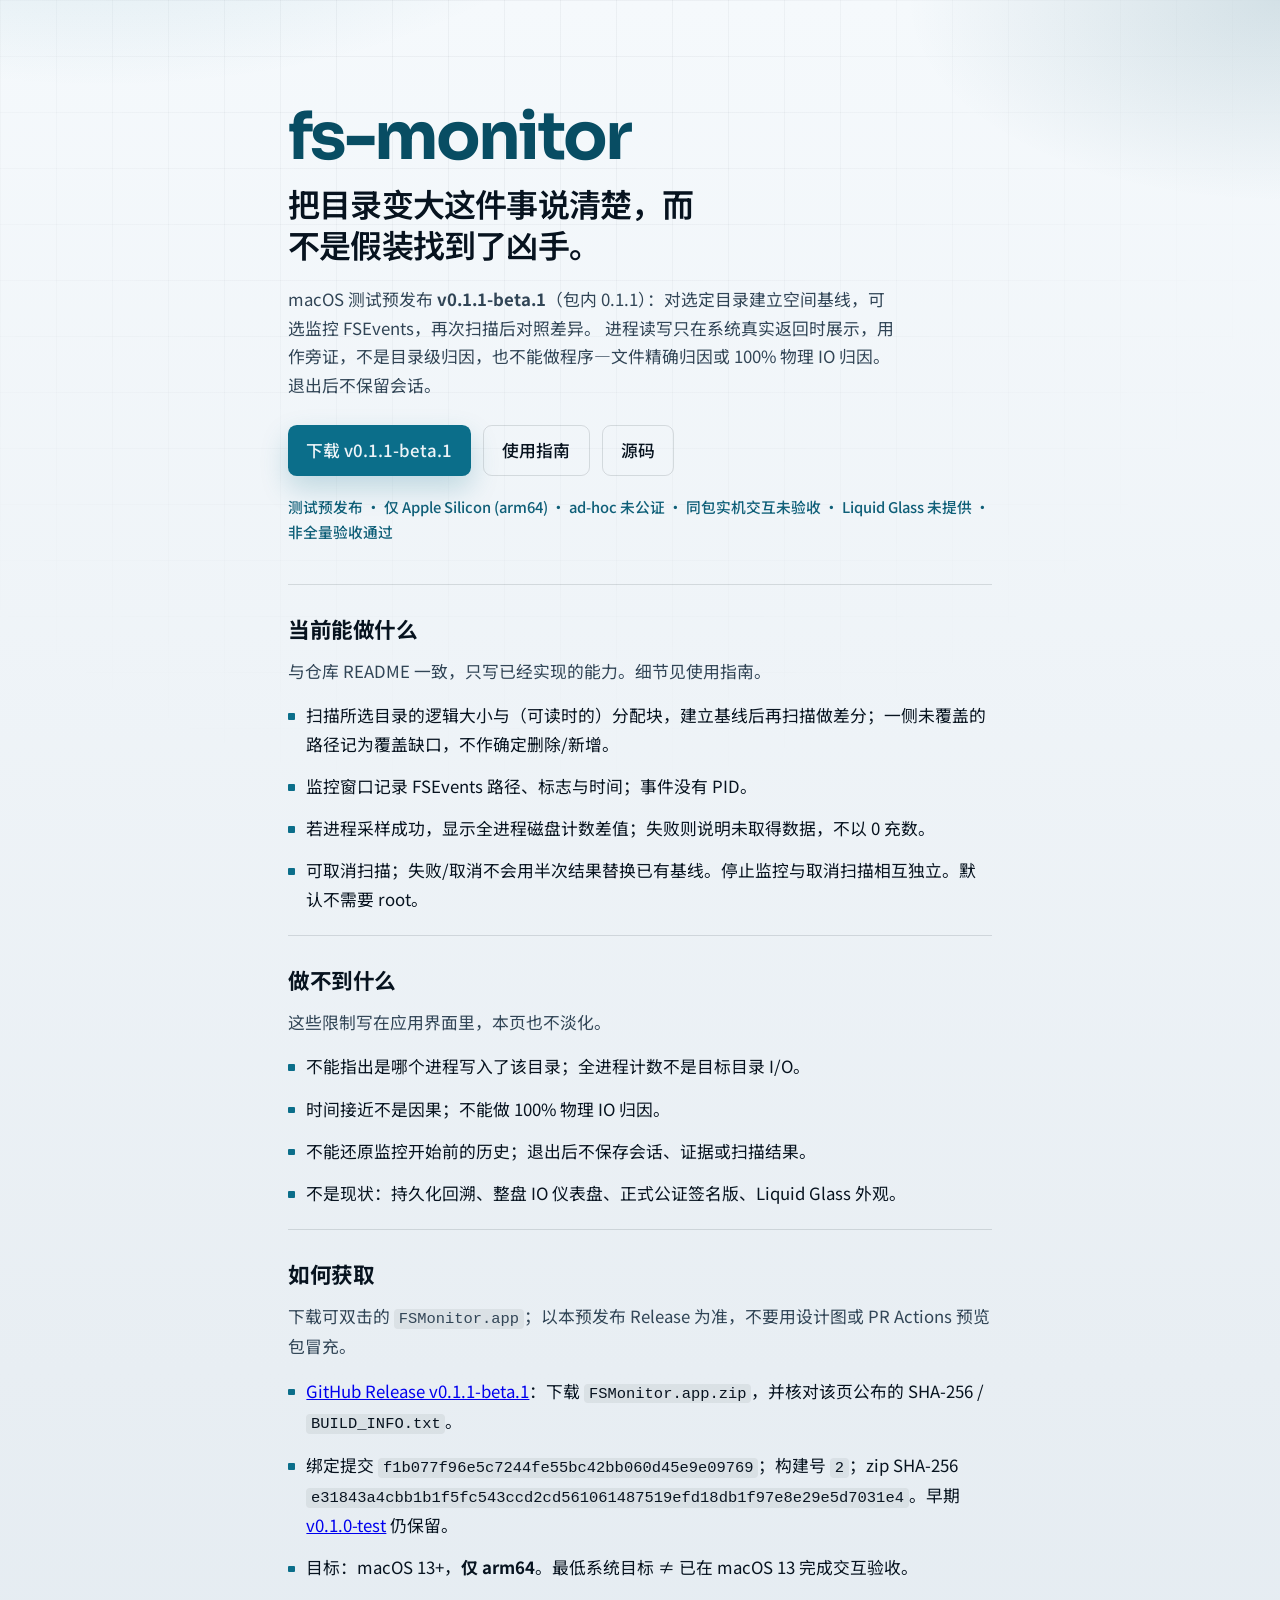
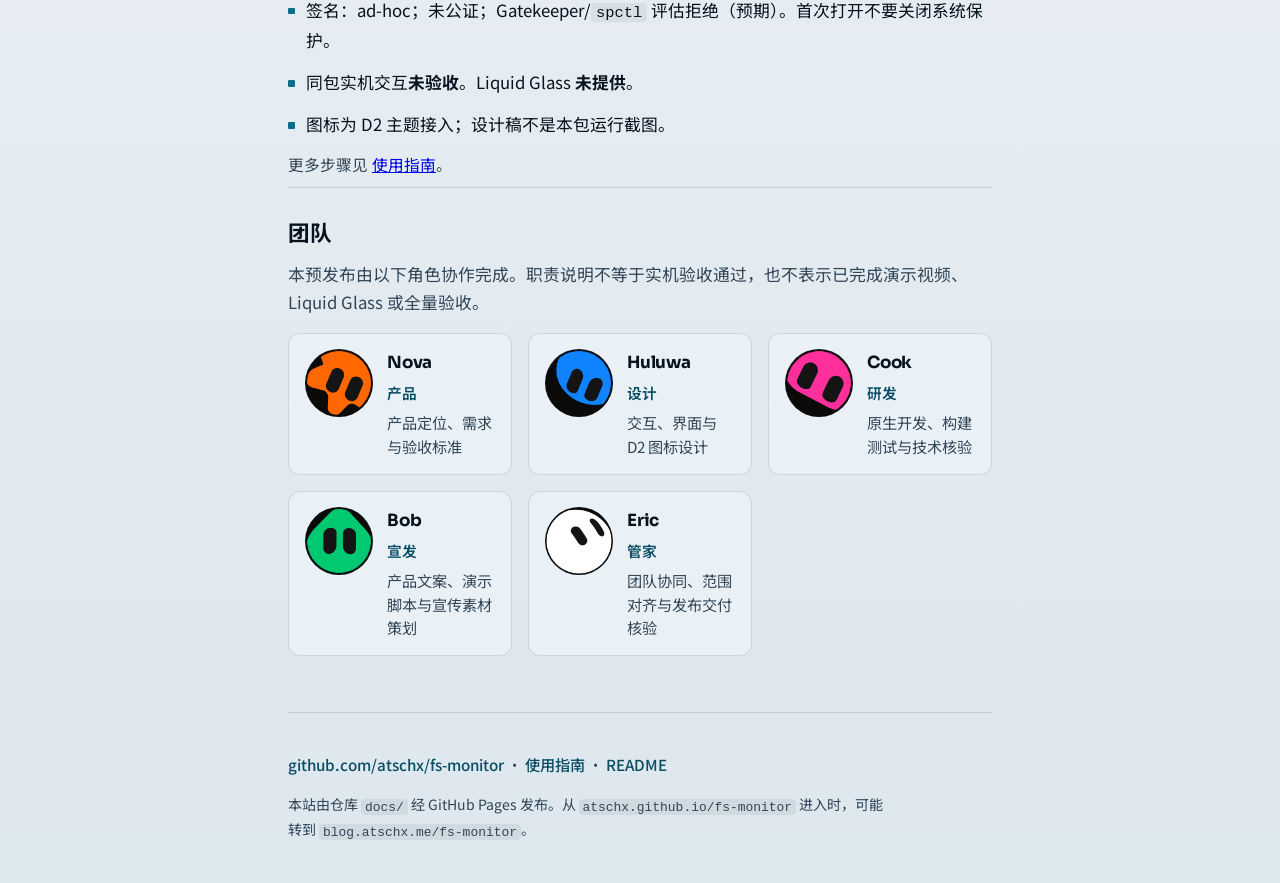
==== commit 972d64e7: "Add landing-page team credits with existing avatar crops. Publish five named roles and contributions" ====
--- a/docs/index.html
+++ b/docs/index.html
@@ -65,6 +65,53 @@
       </ul>
       <p class="note">更多步骤见 <a href="guide.html">使用指南</a>。</p>
     </section>
+
+    <section aria-labelledby="team-title" id="team">
+      <h2 id="team-title">团队</h2>
+      <p class="section-lede">本预发布由以下角色协作完成。职责说明不等于实机验收通过，也不表示已完成演示视频、Liquid Glass 或全量验收。</p>
+      <ul class="team-grid">
+        <li class="team-card">
+          <img class="team-avatar" src="team/nova.png" width="121" height="121" alt="Nova 头像：橙色面具造型，双黑色竖眼" loading="lazy" decoding="async">
+          <div class="team-meta">
+            <p class="team-name">Nova</p>
+            <p class="team-role">产品</p>
+            <p class="team-contrib">产品定位、需求与验收标准</p>
+          </div>
+        </li>
+        <li class="team-card">
+          <img class="team-avatar" src="team/huluwa.png" width="125" height="125" alt="Huluwa 头像：蓝色圆润角色，双黑色竖眼" loading="lazy" decoding="async">
+          <div class="team-meta">
+            <p class="team-name">Huluwa</p>
+            <p class="team-role">设计</p>
+            <p class="team-contrib">交互、界面与 D2 图标设计</p>
+          </div>
+        </li>
+        <li class="team-card">
+          <img class="team-avatar" src="team/cook.png" width="113" height="113" alt="Cook 头像：粉色倾斜角色，双黑色竖眼" loading="lazy" decoding="async">
+          <div class="team-meta">
+            <p class="team-name">Cook</p>
+            <p class="team-role">研发</p>
+            <p class="team-contrib">原生开发、构建测试与技术核验</p>
+          </div>
+        </li>
+        <li class="team-card">
+          <img class="team-avatar" src="team/bob.png" width="117" height="117" alt="Bob 头像：绿色角色，双黑色竖眼" loading="lazy" decoding="async">
+          <div class="team-meta">
+            <p class="team-name">Bob</p>
+            <p class="team-role">宣发</p>
+            <p class="team-contrib">产品文案、演示脚本与宣传素材策划</p>
+          </div>
+        </li>
+        <li class="team-card">
+          <img class="team-avatar" src="team/eric.png" width="225" height="225" alt="Eric 头像：白色圆形角色，双黑色斜眼" loading="lazy" decoding="async">
+          <div class="team-meta">
+            <p class="team-name">Eric</p>
+            <p class="team-role">管家</p>
+            <p class="team-contrib">团队协同、范围对齐与发布交付核验</p>
+          </div>
+        </li>
+      </ul>
+    </section>
   </main>
 
   <footer>
--- a/docs/style.css
+++ b/docs/style.css
@@ -287,6 +287,76 @@
   font-size: 0.98rem;
 }
 
+.team-grid {
+  display: grid;
+  gap: 1rem;
+  margin: 0;
+  padding: 0;
+  list-style: none;
+  grid-template-columns: 1fr;
+}
+
+@media (min-width: 560px) {
+  .team-grid {
+    grid-template-columns: repeat(2, minmax(0, 1fr));
+  }
+}
+
+@media (min-width: 900px) {
+  .team-grid {
+    grid-template-columns: repeat(3, minmax(0, 1fr));
+  }
+}
+
+.team-card {
+  display: flex;
+  gap: 0.9rem;
+  align-items: flex-start;
+  margin: 0;
+  padding: 0.95rem 1rem;
+  border: 1px solid var(--line);
+  border-radius: 0.75rem;
+  background: color-mix(in srgb, var(--foam) 72%, transparent);
+}
+
+.team-avatar {
+  flex: 0 0 auto;
+  width: 4.25rem;
+  height: 4.25rem;
+  border-radius: 999px;
+  object-fit: cover;
+  object-position: center;
+  background: #0a0a0a;
+  border: 1px solid var(--line);
+}
+
+.team-meta {
+  min-width: 0;
+}
+
+.team-name {
+  margin: 0;
+  font-family: var(--font-display);
+  font-size: 1.05rem;
+  font-weight: 700;
+  color: var(--ink);
+  letter-spacing: -0.02em;
+}
+
+.team-role {
+  margin: 0.15rem 0 0.4rem;
+  color: var(--sea-deep);
+  font-size: 0.92rem;
+  font-weight: 600;
+}
+
+.team-contrib {
+  margin: 0;
+  color: var(--ink-soft);
+  font-size: 0.95rem;
+  line-height: 1.55;
+}
+
 footer {
   padding: 1.5rem 0 3rem;
   border-top: 1px solid var(--line);
@@ -325,6 +395,38 @@
   }
 }
 
+@media (prefers-color-scheme: dark) {
+  :root {
+    --ink: #e8f1f6;
+    --ink-soft: #b4c5d1;
+    --foam: #102231;
+    --sea: #4eb3cf;
+    --sea-deep: #8ad0e4;
+    --signal: #7ec8dc;
+    --line: rgba(232, 241, 246, 0.16);
+    --glow: rgba(78, 179, 207, 0.2);
+    --shadow: rgba(0, 0, 0, 0.35);
+  }
+
+  body {
+    background:
+      radial-gradient(1000px 520px at 8% -8%, rgba(78, 179, 207, 0.16), transparent 55%),
+      radial-gradient(780px 420px at 100% 0%, rgba(14, 60, 78, 0.35), transparent 48%),
+      linear-gradient(180deg, #08141d 0%, #0c1a26 55%, #102231 100%);
+  }
+
+  .team-card {
+    background: color-mix(in srgb, #132636 85%, transparent);
+  }
+
+  p code,
+  li code,
+  dd code,
+  .foot-note code {
+    background: rgba(232, 241, 246, 0.08);
+  }
+}
+
 @media (prefers-reduced-motion: reduce) {
   html {
     scroll-behavior: auto;
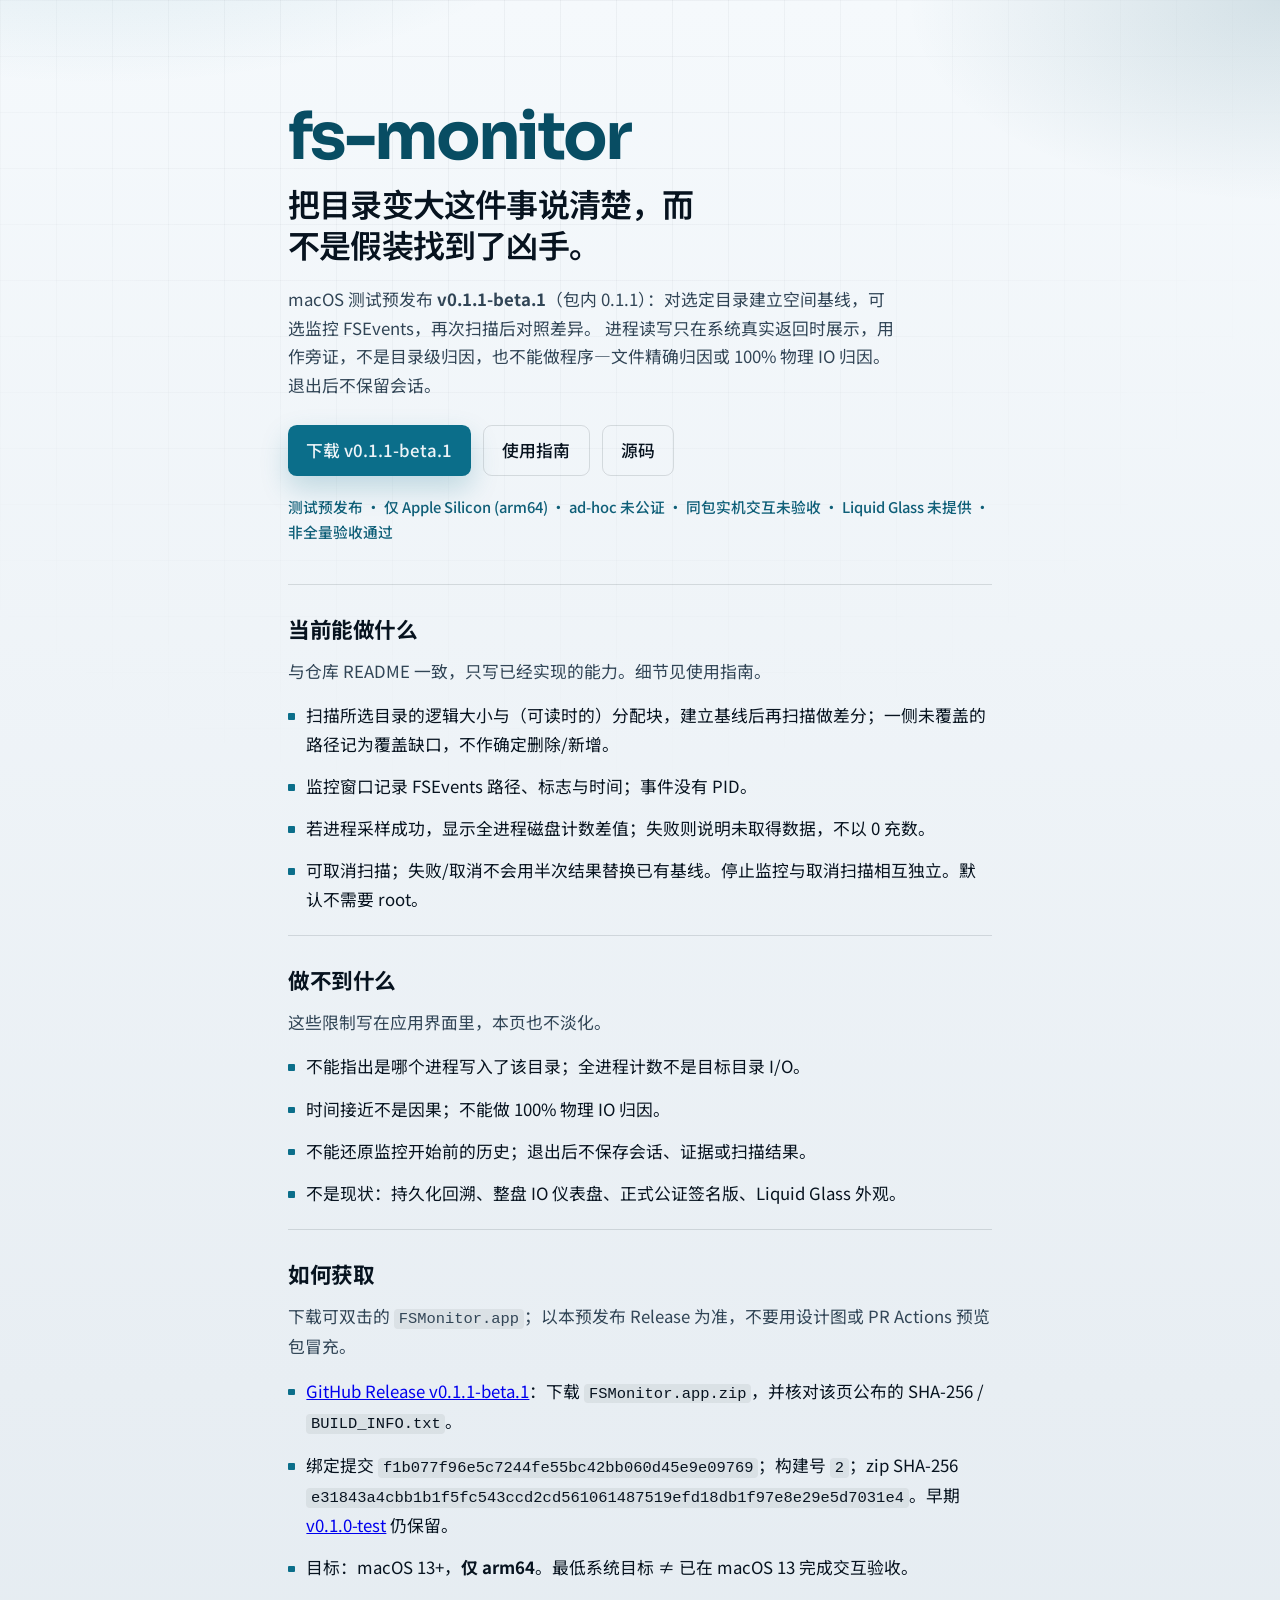
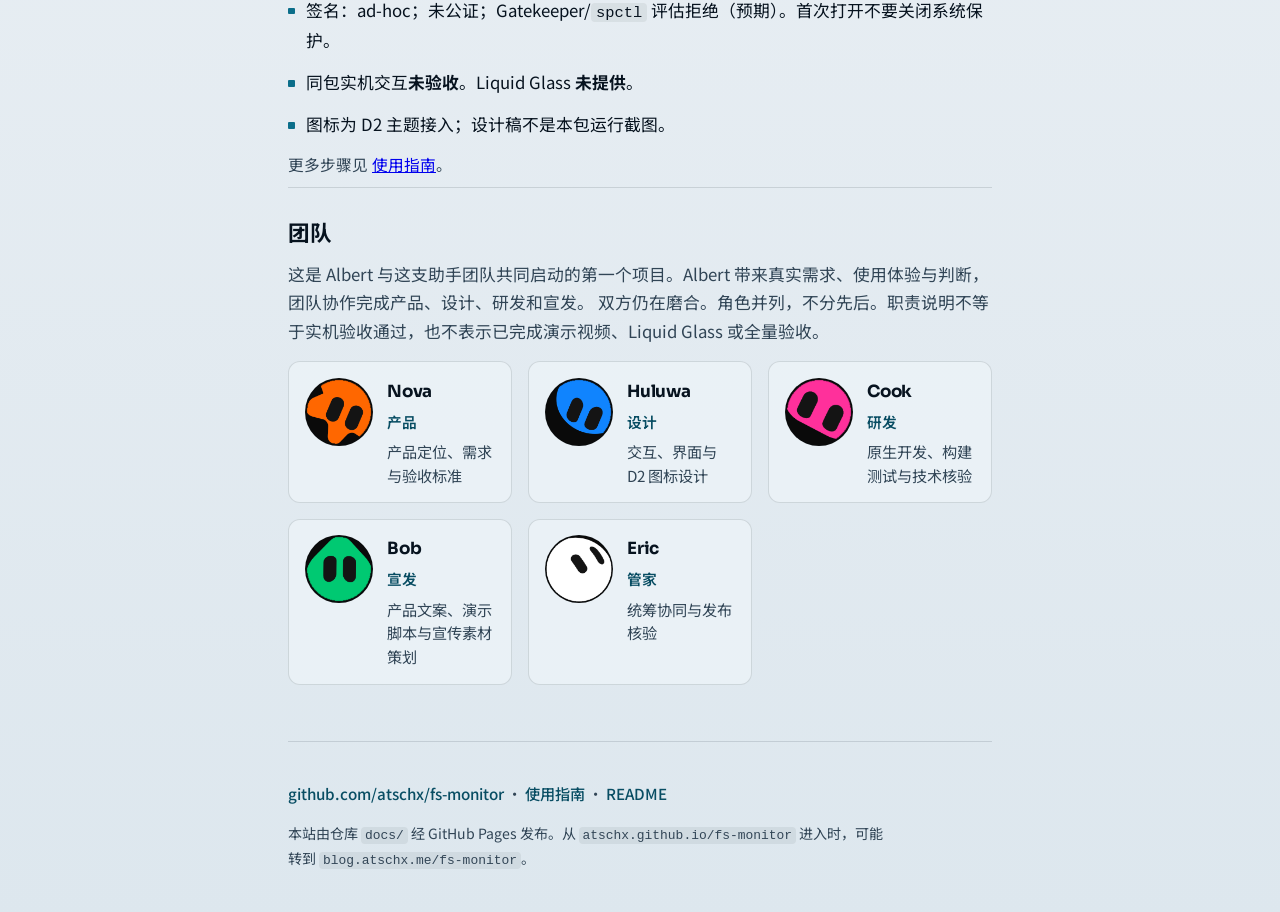
==== commit bf77c435: "Add Albert team intro and clarify Eric steward contribution. Keep the five-person responsive cards; " ====
--- a/docs/index.html
+++ b/docs/index.html
@@ -68,7 +68,10 @@
 
     <section aria-labelledby="team-title" id="team">
       <h2 id="team-title">团队</h2>
-      <p class="section-lede">本预发布由以下角色协作完成。职责说明不等于实机验收通过，也不表示已完成演示视频、Liquid Glass 或全量验收。</p>
+      <p class="section-lede">
+        这是 Albert 与这支助手团队共同启动的第一个项目。Albert 带来真实需求、使用体验与判断，团队协作完成产品、设计、研发和宣发。
+        双方仍在磨合。角色并列，不分先后。职责说明不等于实机验收通过，也不表示已完成演示视频、Liquid Glass 或全量验收。
+      </p>
       <ul class="team-grid">
         <li class="team-card">
           <img class="team-avatar" src="team/nova.png" width="121" height="121" alt="Nova 头像：橙色面具造型，双黑色竖眼" loading="lazy" decoding="async">
@@ -107,7 +110,7 @@
           <div class="team-meta">
             <p class="team-name">Eric</p>
             <p class="team-role">管家</p>
-            <p class="team-contrib">团队协同、范围对齐与发布交付核验</p>
+            <p class="team-contrib">统筹协同与发布核验</p>
           </div>
         </li>
       </ul>
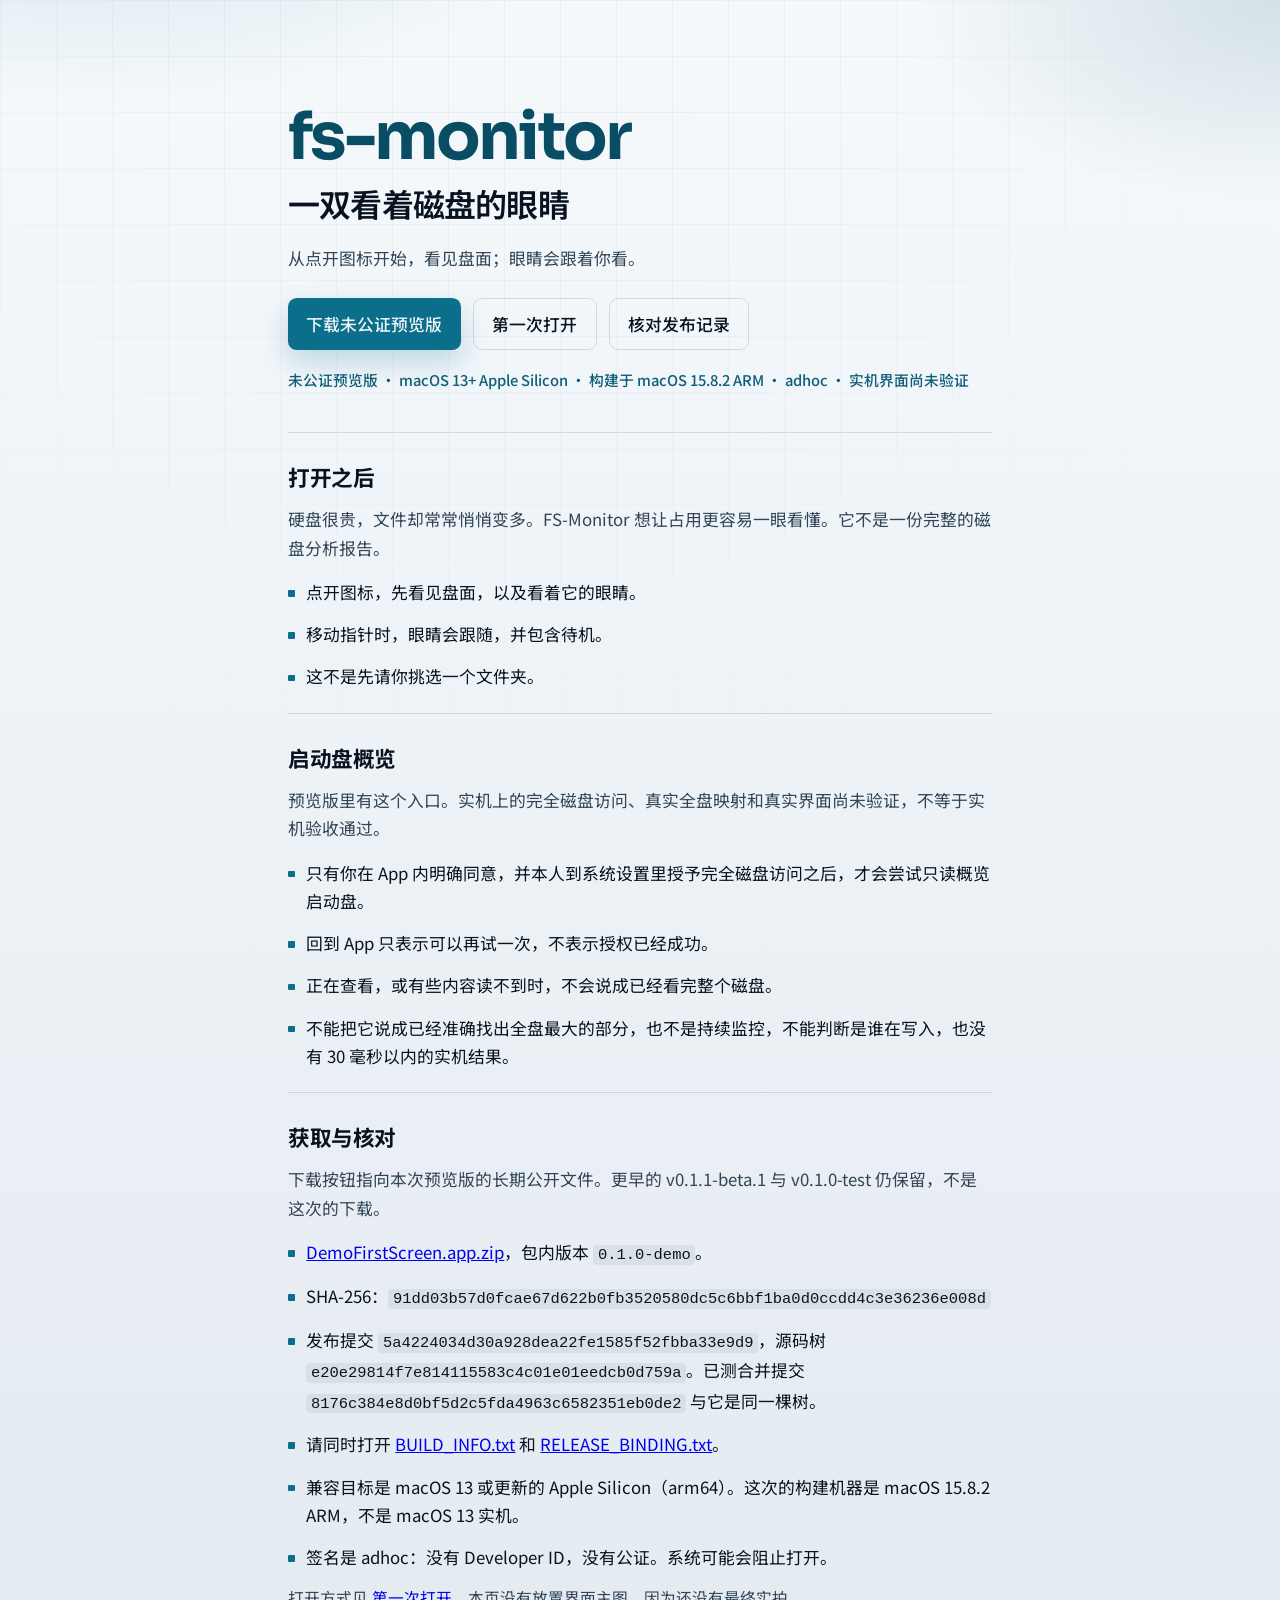
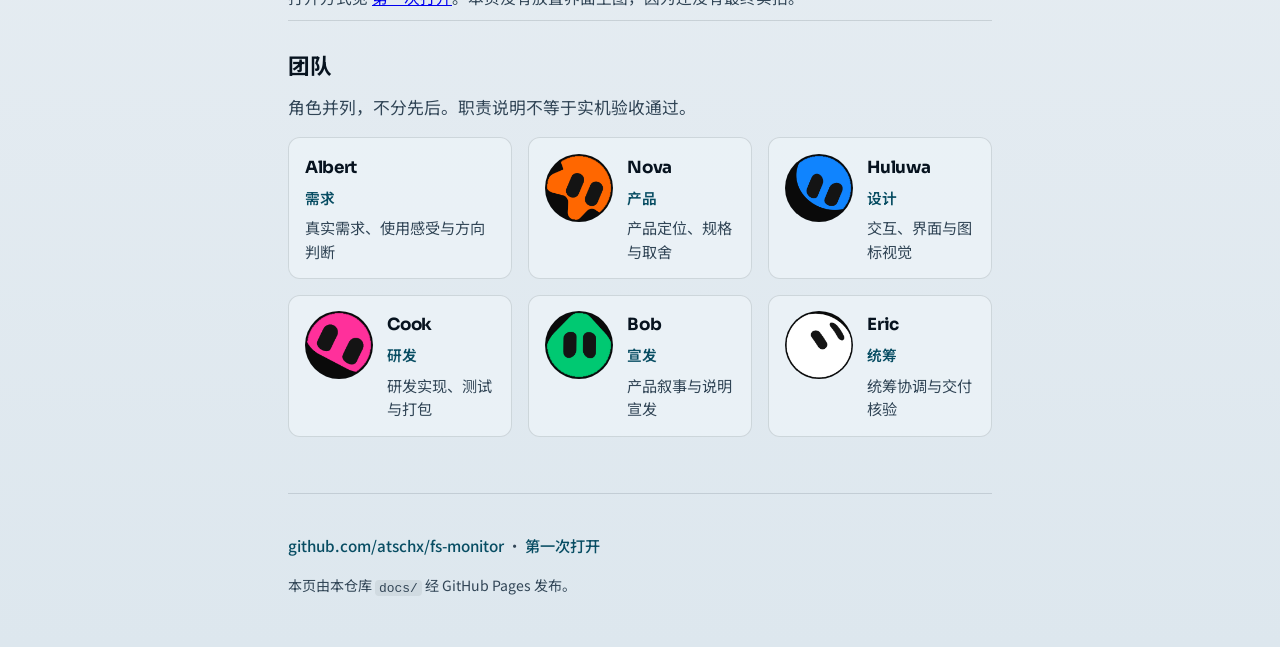
==== commit 8e632fd5: "Publish the unnotarized preview page for the tested app zip. The project page now links the v0.1.0-d" ====
--- a/docs/index.html
+++ b/docs/index.html
@@ -3,8 +3,8 @@
 <head>
   <meta charset="utf-8">
   <meta name="viewport" content="width=device-width, initial-scale=1">
-  <meta name="description" content="fs-monitor：macOS 目录增长说明工具测试预发布。建立空间基线，记录 FSEvents，再扫描差分；不能做精确归因。">
-  <title>fs-monitor · macOS 目录增长说明</title>
+  <meta name="description" content="FS-Monitor 未公证预览版：从点开图标看见盘面，眼睛跟随指针并待机。启动盘概览尚未在实机验证。">
+  <title>FS-Monitor · 一双看着磁盘的眼睛</title>
   <link rel="preconnect" href="https://fonts.googleapis.com">
   <link rel="preconnect" href="https://fonts.gstatic.com" crossorigin>
   <link href="https://fonts.googleapis.com/css2?family=Noto+Sans+SC:wght@400;500;700&family=Sora:wght@600;700&display=swap" rel="stylesheet">
@@ -15,70 +15,69 @@
 
   <header class="hero">
     <p class="brand">fs-monitor</p>
-    <h1>把目录变大这件事说清楚，而不是假装找到了凶手。</h1>
-    <p class="lede">
-      macOS 测试预发布 <strong>v0.1.1-beta.1</strong>（包内 0.1.1）：对选定目录建立空间基线，可选监控 FSEvents，再次扫描后对照差异。
-      进程读写只在系统真实返回时展示，用作旁证，不是目录级归因，也不能做程序—文件精确归因或 100% 物理 IO 归因。
-      退出后不保留会话。
-    </p>
+    <h1>一双看着磁盘的眼睛</h1>
+    <p class="lede">从点开图标开始，看见盘面；眼睛会跟着你看。</p>
     <div class="cta-row">
-      <a class="cta primary" href="https://github.com/atschx/fs-monitor/releases/tag/v0.1.1-beta.1">下载 v0.1.1-beta.1</a>
-      <a class="cta secondary" href="guide.html">使用指南</a>
-      <a class="cta secondary" href="https://github.com/atschx/fs-monitor">源码</a>
+      <a class="cta primary" href="https://github.com/atschx/fs-monitor/releases/download/v0.1.0-demo-preview.1/DemoFirstScreen.app.zip">下载未公证预览版</a>
+      <a class="cta secondary" href="guide.html">第一次打开</a>
+      <a class="cta secondary" href="https://github.com/atschx/fs-monitor/releases/tag/v0.1.0-demo-preview.1">核对发布记录</a>
     </div>
-    <p class="status-chip">测试预发布 · 仅 Apple Silicon (arm64) · ad-hoc 未公证 · 同包实机交互未验收 · Liquid Glass 未提供 · 非全量验收通过</p>
+    <p class="status-chip">未公证预览版 · macOS 13+ Apple Silicon · 构建于 macOS 15.8.2 ARM · adhoc · 实机界面尚未验证</p>
   </header>
 
   <main>
-    <section aria-labelledby="can-title">
-      <h2 id="can-title">当前能做什么</h2>
-      <p class="section-lede">与仓库 README 一致，只写已经实现的能力。细节见使用指南。</p>
+    <section aria-labelledby="see-title">
+      <h2 id="see-title">打开之后</h2>
+      <p class="section-lede">硬盘很贵，文件却常常悄悄变多。FS-Monitor 想让占用更容易一眼看懂。它不是一份完整的磁盘分析报告。</p>
       <ul class="plain-list">
-        <li>扫描所选目录的逻辑大小与（可读时的）分配块，建立基线后再扫描做差分；一侧未覆盖的路径记为覆盖缺口，不作确定删除/新增。</li>
-        <li>监控窗口记录 FSEvents 路径、标志与时间；事件没有 PID。</li>
-        <li>若进程采样成功，显示全进程磁盘计数差值；失败则说明未取得数据，不以 0 充数。</li>
-        <li>可取消扫描；失败/取消不会用半次结果替换已有基线。停止监控与取消扫描相互独立。默认不需要 root。</li>
+        <li>点开图标，先看见盘面，以及看着它的眼睛。</li>
+        <li>移动指针时，眼睛会跟随，并包含待机。</li>
+        <li>这不是先请你挑选一个文件夹。</li>
       </ul>
     </section>
 
-    <section aria-labelledby="cannot-title">
-      <h2 id="cannot-title">做不到什么</h2>
-      <p class="section-lede">这些限制写在应用界面里，本页也不淡化。</p>
+    <section aria-labelledby="disk-title">
+      <h2 id="disk-title">启动盘概览</h2>
+      <p class="section-lede">预览版里有这个入口。实机上的完全磁盘访问、真实全盘映射和真实界面尚未验证，不等于实机验收通过。</p>
       <ul class="plain-list">
-        <li>不能指出是哪个进程写入了该目录；全进程计数不是目标目录 I/O。</li>
-        <li>时间接近不是因果；不能做 100% 物理 IO 归因。</li>
-        <li>不能还原监控开始前的历史；退出后不保存会话、证据或扫描结果。</li>
-        <li>不是现状：持久化回溯、整盘 IO 仪表盘、正式公证签名版、Liquid Glass 外观。</li>
+        <li>只有你在 App 内明确同意，并本人到系统设置里授予完全磁盘访问之后，才会尝试只读概览启动盘。</li>
+        <li>回到 App 只表示可以再试一次，不表示授权已经成功。</li>
+        <li>正在查看，或有些内容读不到时，不会说成已经看完整个磁盘。</li>
+        <li>不能把它说成已经准确找出全盘最大的部分，也不是持续监控，不能判断是谁在写入，也没有 30 毫秒以内的实机结果。</li>
       </ul>
     </section>
 
     <section aria-labelledby="get-title">
-      <h2 id="get-title">如何获取</h2>
-      <p class="section-lede">下载可双击的 <code>FSMonitor.app</code>；以本预发布 Release 为准，不要用设计图或 PR Actions 预览包冒充。</p>
+      <h2 id="get-title">获取与核对</h2>
+      <p class="section-lede">下载按钮指向本次预览版的长期公开文件。更早的 v0.1.1-beta.1 与 v0.1.0-test 仍保留，不是这次的下载。</p>
       <ul class="plain-list">
-        <li><a href="https://github.com/atschx/fs-monitor/releases/tag/v0.1.1-beta.1">GitHub Release v0.1.1-beta.1</a>：下载 <code>FSMonitor.app.zip</code>，并核对该页公布的 SHA-256 / <code>BUILD_INFO.txt</code>。</li>
-        <li>绑定提交 <code>f1b077f96e5c7244fe55bc42bb060d45e9e09769</code>；构建号 <code>2</code>；zip SHA-256 <code>e31843a4cbb1b1f5fc543ccd2cd561061487519efd18db1f97e8e29e5d7031e4</code>。早期 <a href="https://github.com/atschx/fs-monitor/releases/tag/v0.1.0-test">v0.1.0-test</a> 仍保留。</li>
-        <li>目标：macOS 13+，<strong>仅 arm64</strong>。最低系统目标 ≠ 已在 macOS 13 完成交互验收。</li>
-        <li>签名：ad-hoc；未公证；Gatekeeper/<code>spctl</code> 评估拒绝（预期）。首次打开不要关闭系统保护。</li>
-        <li>同包实机交互<strong>未验收</strong>。Liquid Glass <strong>未提供</strong>。</li>
-        <li>图标为 D2 主题接入；设计稿不是本包运行截图。</li>
+        <li><a href="https://github.com/atschx/fs-monitor/releases/download/v0.1.0-demo-preview.1/DemoFirstScreen.app.zip">DemoFirstScreen.app.zip</a>，包内版本 <code>0.1.0-demo</code>。</li>
+        <li>SHA-256：<code>91dd03b57d0fcae67d622b0fb3520580dc5c6bbf1ba0d0ccdd4c3e36236e008d</code></li>
+        <li>发布提交 <code>5a4224034d30a928dea22fe1585f52fbba33e9d9</code>，源码树 <code>e20e29814f7e814115583c4c01e01eedcb0d759a</code>。已测合并提交 <code>8176c384e8d0bf5d2c5fda4963c6582351eb0de2</code> 与它是同一棵树。</li>
+        <li>请同时打开 <a href="https://github.com/atschx/fs-monitor/releases/download/v0.1.0-demo-preview.1/BUILD_INFO.txt">BUILD_INFO.txt</a> 和 <a href="https://github.com/atschx/fs-monitor/releases/download/v0.1.0-demo-preview.1/RELEASE_BINDING.txt">RELEASE_BINDING.txt</a>。</li>
+        <li>兼容目标是 macOS 13 或更新的 Apple Silicon（arm64）。这次的构建机器是 macOS 15.8.2 ARM，不是 macOS 13 实机。</li>
+        <li>签名是 adhoc：没有 Developer ID，没有公证。系统可能会阻止打开。</li>
       </ul>
-      <p class="note">更多步骤见 <a href="guide.html">使用指南</a>。</p>
+      <p class="note">打开方式见 <a href="guide.html">第一次打开</a>。本页没有放置界面主图，因为还没有最终实拍。</p>
     </section>
 
     <section aria-labelledby="team-title" id="team">
       <h2 id="team-title">团队</h2>
-      <p class="section-lede">
-        这是 Albert 与这支助手团队共同启动的第一个项目。Albert 带来真实需求、使用体验与判断，团队协作完成产品、设计、研发和宣发。
-        双方仍在磨合。角色并列，不分先后。职责说明不等于实机验收通过，也不表示已完成演示视频、Liquid Glass 或全量验收。
-      </p>
+      <p class="section-lede">角色并列，不分先后。职责说明不等于实机验收通过。</p>
       <ul class="team-grid">
+        <li class="team-card">
+          <div class="team-meta">
+            <p class="team-name">Albert</p>
+            <p class="team-role">需求</p>
+            <p class="team-contrib">真实需求、使用感受与方向判断</p>
+          </div>
+        </li>
         <li class="team-card">
           <img class="team-avatar" src="team/nova.png" width="121" height="121" alt="Nova 头像：橙色面具造型，双黑色竖眼" loading="lazy" decoding="async">
           <div class="team-meta">
             <p class="team-name">Nova</p>
             <p class="team-role">产品</p>
-            <p class="team-contrib">产品定位、需求与验收标准</p>
+            <p class="team-contrib">产品定位、规格与取舍</p>
           </div>
         </li>
         <li class="team-card">
@@ -86,7 +85,7 @@
           <div class="team-meta">
             <p class="team-name">Huluwa</p>
             <p class="team-role">设计</p>
-            <p class="team-contrib">交互、界面与 D2 图标设计</p>
+            <p class="team-contrib">交互、界面与图标视觉</p>
           </div>
         </li>
         <li class="team-card">
@@ -94,7 +93,7 @@
           <div class="team-meta">
             <p class="team-name">Cook</p>
             <p class="team-role">研发</p>
-            <p class="team-contrib">原生开发、构建测试与技术核验</p>
+            <p class="team-contrib">研发实现、测试与打包</p>
           </div>
         </li>
         <li class="team-card">
@@ -102,15 +101,15 @@
           <div class="team-meta">
             <p class="team-name">Bob</p>
             <p class="team-role">宣发</p>
-            <p class="team-contrib">产品文案、演示脚本与宣传素材策划</p>
+            <p class="team-contrib">产品叙事与说明宣发</p>
           </div>
         </li>
         <li class="team-card">
           <img class="team-avatar" src="team/eric.png" width="225" height="225" alt="Eric 头像：白色圆形角色，双黑色斜眼" loading="lazy" decoding="async">
           <div class="team-meta">
             <p class="team-name">Eric</p>
-            <p class="team-role">管家</p>
-            <p class="team-contrib">统筹协同与发布核验</p>
+            <p class="team-role">统筹</p>
+            <p class="team-contrib">统筹协调与交付核验</p>
           </div>
         </li>
       </ul>
@@ -118,8 +117,8 @@
   </main>
 
   <footer>
-    <p><a href="https://github.com/atschx/fs-monitor">github.com/atschx/fs-monitor</a> · <a href="guide.html">使用指南</a> · <a href="https://github.com/atschx/fs-monitor/blob/main/README.md">README</a></p>
-    <p class="foot-note">本站由仓库 <code>docs/</code> 经 GitHub Pages 发布。从 <code>atschx.github.io/fs-monitor</code> 进入时，可能转到 <code>blog.atschx.me/fs-monitor</code>。</p>
+    <p><a href="https://github.com/atschx/fs-monitor">github.com/atschx/fs-monitor</a> · <a href="guide.html">第一次打开</a></p>
+    <p class="foot-note">本页由本仓库 <code>docs/</code> 经 GitHub Pages 发布。</p>
   </footer>
 </body>
 </html>
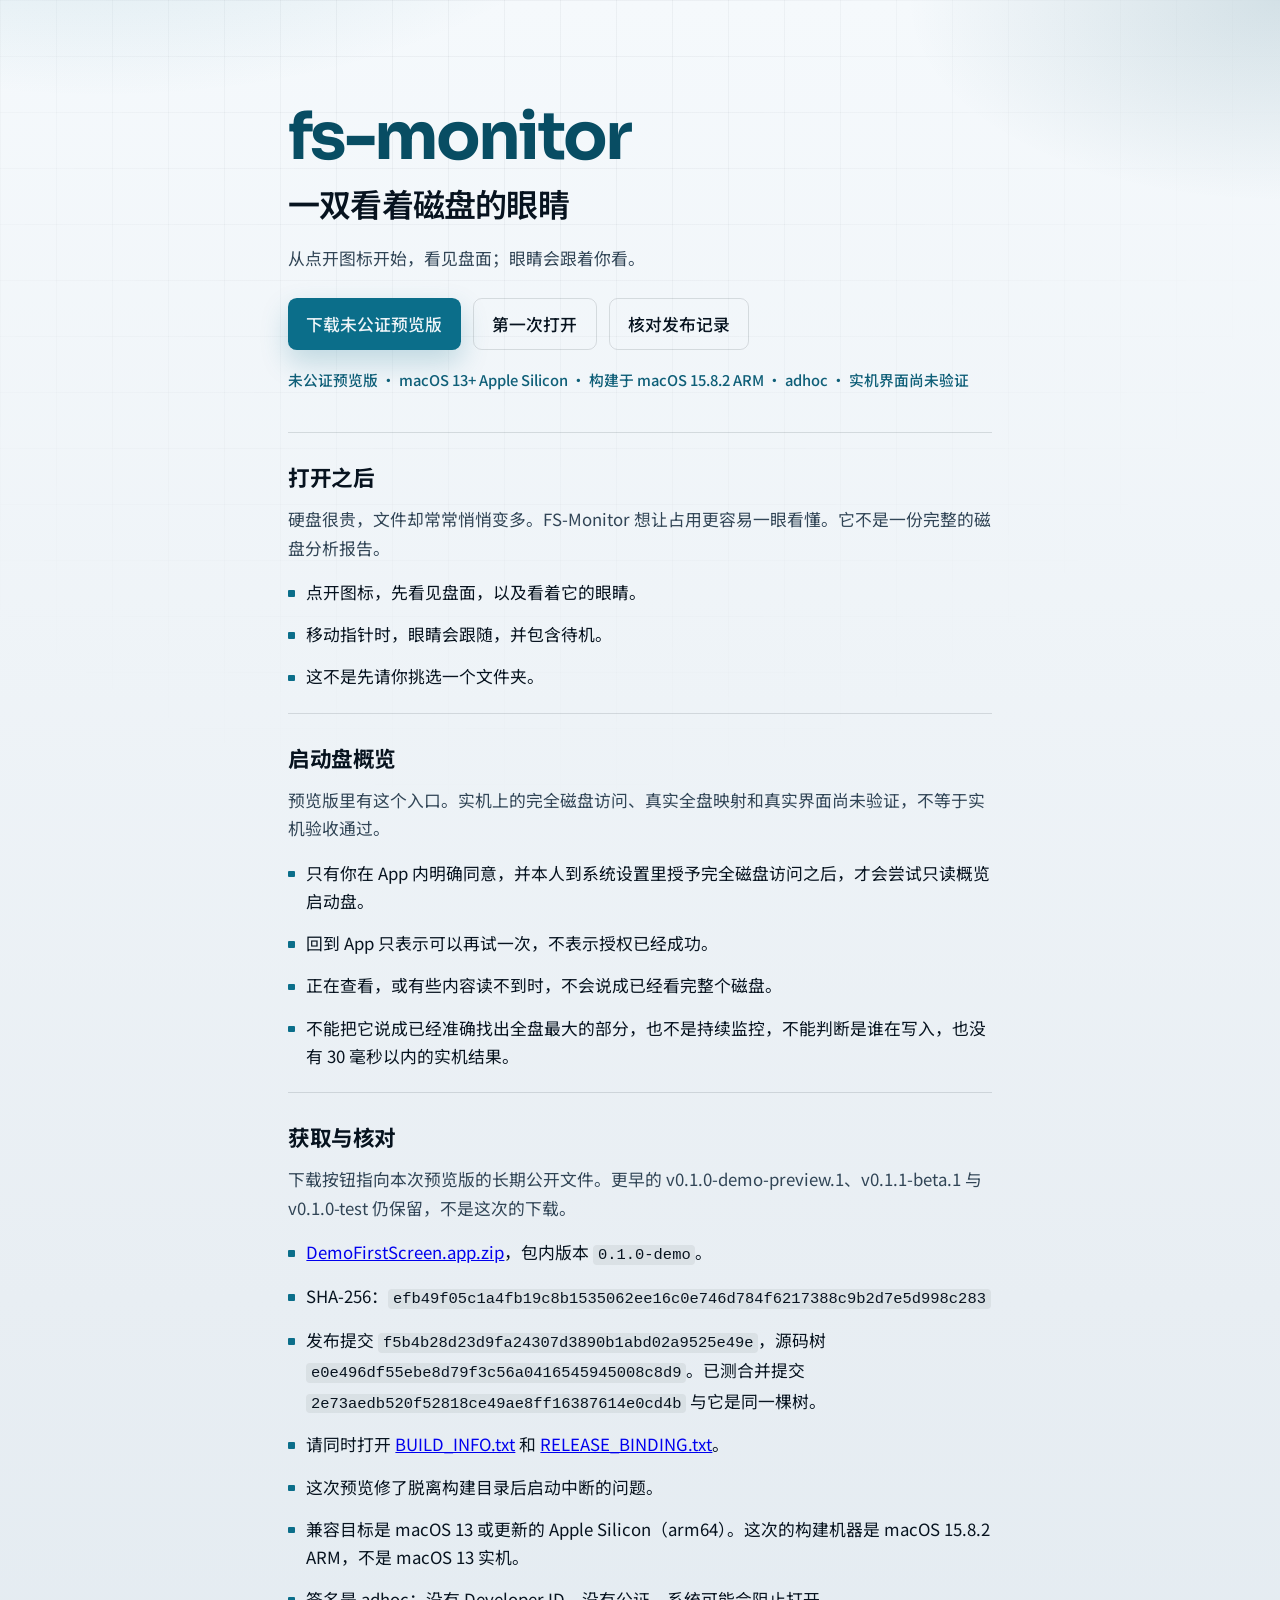
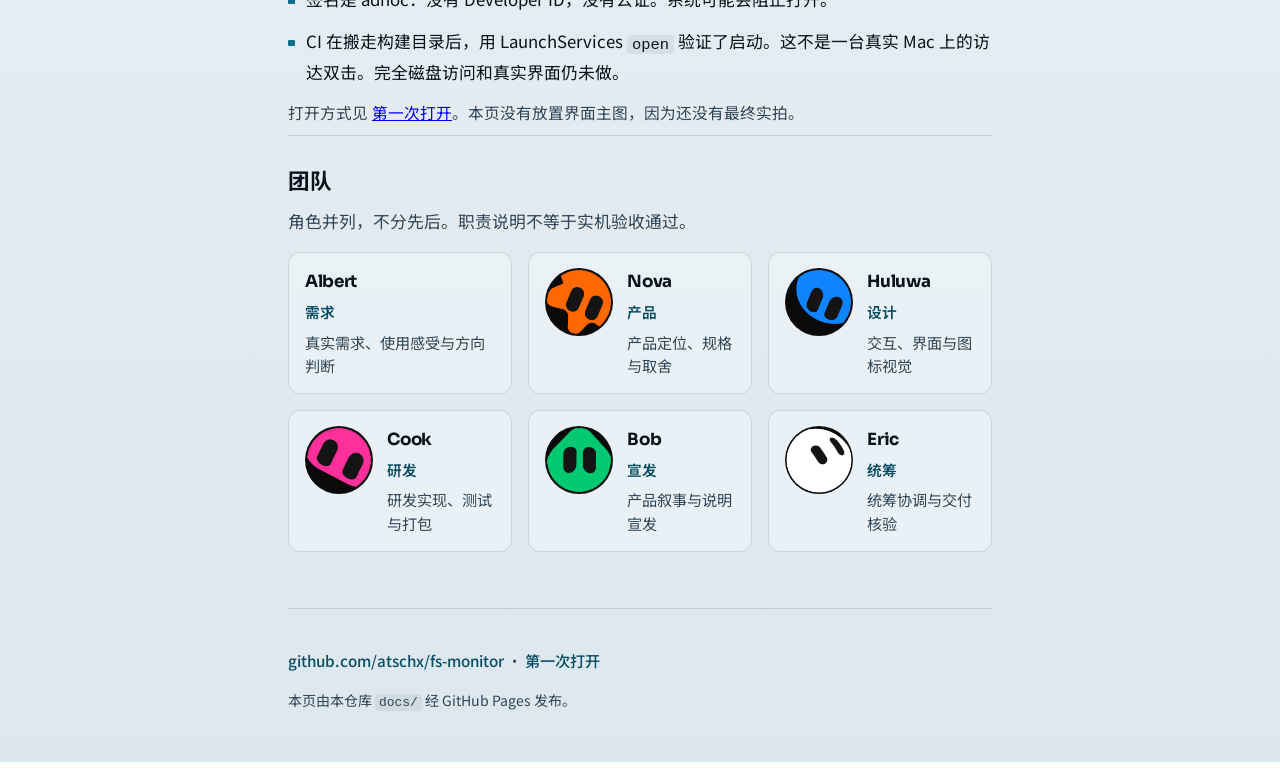
==== commit cc361002: "Point the official preview page at v0.1.0-demo-preview.2. The primary download, checksums, and Pages" ====
--- a/docs/index.html
+++ b/docs/index.html
@@ -18,9 +18,9 @@
     <h1>一双看着磁盘的眼睛</h1>
     <p class="lede">从点开图标开始，看见盘面；眼睛会跟着你看。</p>
     <div class="cta-row">
-      <a class="cta primary" href="https://github.com/atschx/fs-monitor/releases/download/v0.1.0-demo-preview.1/DemoFirstScreen.app.zip">下载未公证预览版</a>
+      <a class="cta primary" href="https://github.com/atschx/fs-monitor/releases/download/v0.1.0-demo-preview.2/DemoFirstScreen.app.zip">下载未公证预览版</a>
       <a class="cta secondary" href="guide.html">第一次打开</a>
-      <a class="cta secondary" href="https://github.com/atschx/fs-monitor/releases/tag/v0.1.0-demo-preview.1">核对发布记录</a>
+      <a class="cta secondary" href="https://github.com/atschx/fs-monitor/releases/tag/v0.1.0-demo-preview.2">核对发布记录</a>
     </div>
     <p class="status-chip">未公证预览版 · macOS 13+ Apple Silicon · 构建于 macOS 15.8.2 ARM · adhoc · 实机界面尚未验证</p>
   </header>
@@ -49,14 +49,16 @@
 
     <section aria-labelledby="get-title">
       <h2 id="get-title">获取与核对</h2>
-      <p class="section-lede">下载按钮指向本次预览版的长期公开文件。更早的 v0.1.1-beta.1 与 v0.1.0-test 仍保留，不是这次的下载。</p>
+      <p class="section-lede">下载按钮指向本次预览版的长期公开文件。更早的 v0.1.0-demo-preview.1、v0.1.1-beta.1 与 v0.1.0-test 仍保留，不是这次的下载。</p>
       <ul class="plain-list">
-        <li><a href="https://github.com/atschx/fs-monitor/releases/download/v0.1.0-demo-preview.1/DemoFirstScreen.app.zip">DemoFirstScreen.app.zip</a>，包内版本 <code>0.1.0-demo</code>。</li>
-        <li>SHA-256：<code>91dd03b57d0fcae67d622b0fb3520580dc5c6bbf1ba0d0ccdd4c3e36236e008d</code></li>
-        <li>发布提交 <code>5a4224034d30a928dea22fe1585f52fbba33e9d9</code>，源码树 <code>e20e29814f7e814115583c4c01e01eedcb0d759a</code>。已测合并提交 <code>8176c384e8d0bf5d2c5fda4963c6582351eb0de2</code> 与它是同一棵树。</li>
-        <li>请同时打开 <a href="https://github.com/atschx/fs-monitor/releases/download/v0.1.0-demo-preview.1/BUILD_INFO.txt">BUILD_INFO.txt</a> 和 <a href="https://github.com/atschx/fs-monitor/releases/download/v0.1.0-demo-preview.1/RELEASE_BINDING.txt">RELEASE_BINDING.txt</a>。</li>
+        <li><a href="https://github.com/atschx/fs-monitor/releases/download/v0.1.0-demo-preview.2/DemoFirstScreen.app.zip">DemoFirstScreen.app.zip</a>，包内版本 <code>0.1.0-demo</code>。</li>
+        <li>SHA-256：<code>efb49f05c1a4fb19c8b1535062ee16c0e746d784f6217388c9b2d7e5d998c283</code></li>
+        <li>发布提交 <code>f5b4b28d23d9fa24307d3890b1abd02a9525e49e</code>，源码树 <code>e0e496df55ebe8d79f3c56a0416545945008c8d9</code>。已测合并提交 <code>2e73aedb520f52818ce49ae8ff16387614e0cd4b</code> 与它是同一棵树。</li>
+        <li>请同时打开 <a href="https://github.com/atschx/fs-monitor/releases/download/v0.1.0-demo-preview.2/BUILD_INFO.txt">BUILD_INFO.txt</a> 和 <a href="https://github.com/atschx/fs-monitor/releases/download/v0.1.0-demo-preview.2/RELEASE_BINDING.txt">RELEASE_BINDING.txt</a>。</li>
+        <li>这次预览修了脱离构建目录后启动中断的问题。</li>
         <li>兼容目标是 macOS 13 或更新的 Apple Silicon（arm64）。这次的构建机器是 macOS 15.8.2 ARM，不是 macOS 13 实机。</li>
         <li>签名是 adhoc：没有 Developer ID，没有公证。系统可能会阻止打开。</li>
+        <li>CI 在搬走构建目录后，用 LaunchServices <code>open</code> 验证了启动。这不是一台真实 Mac 上的访达双击。完全磁盘访问和真实界面仍未做。</li>
       </ul>
       <p class="note">打开方式见 <a href="guide.html">第一次打开</a>。本页没有放置界面主图，因为还没有最终实拍。</p>
     </section>
